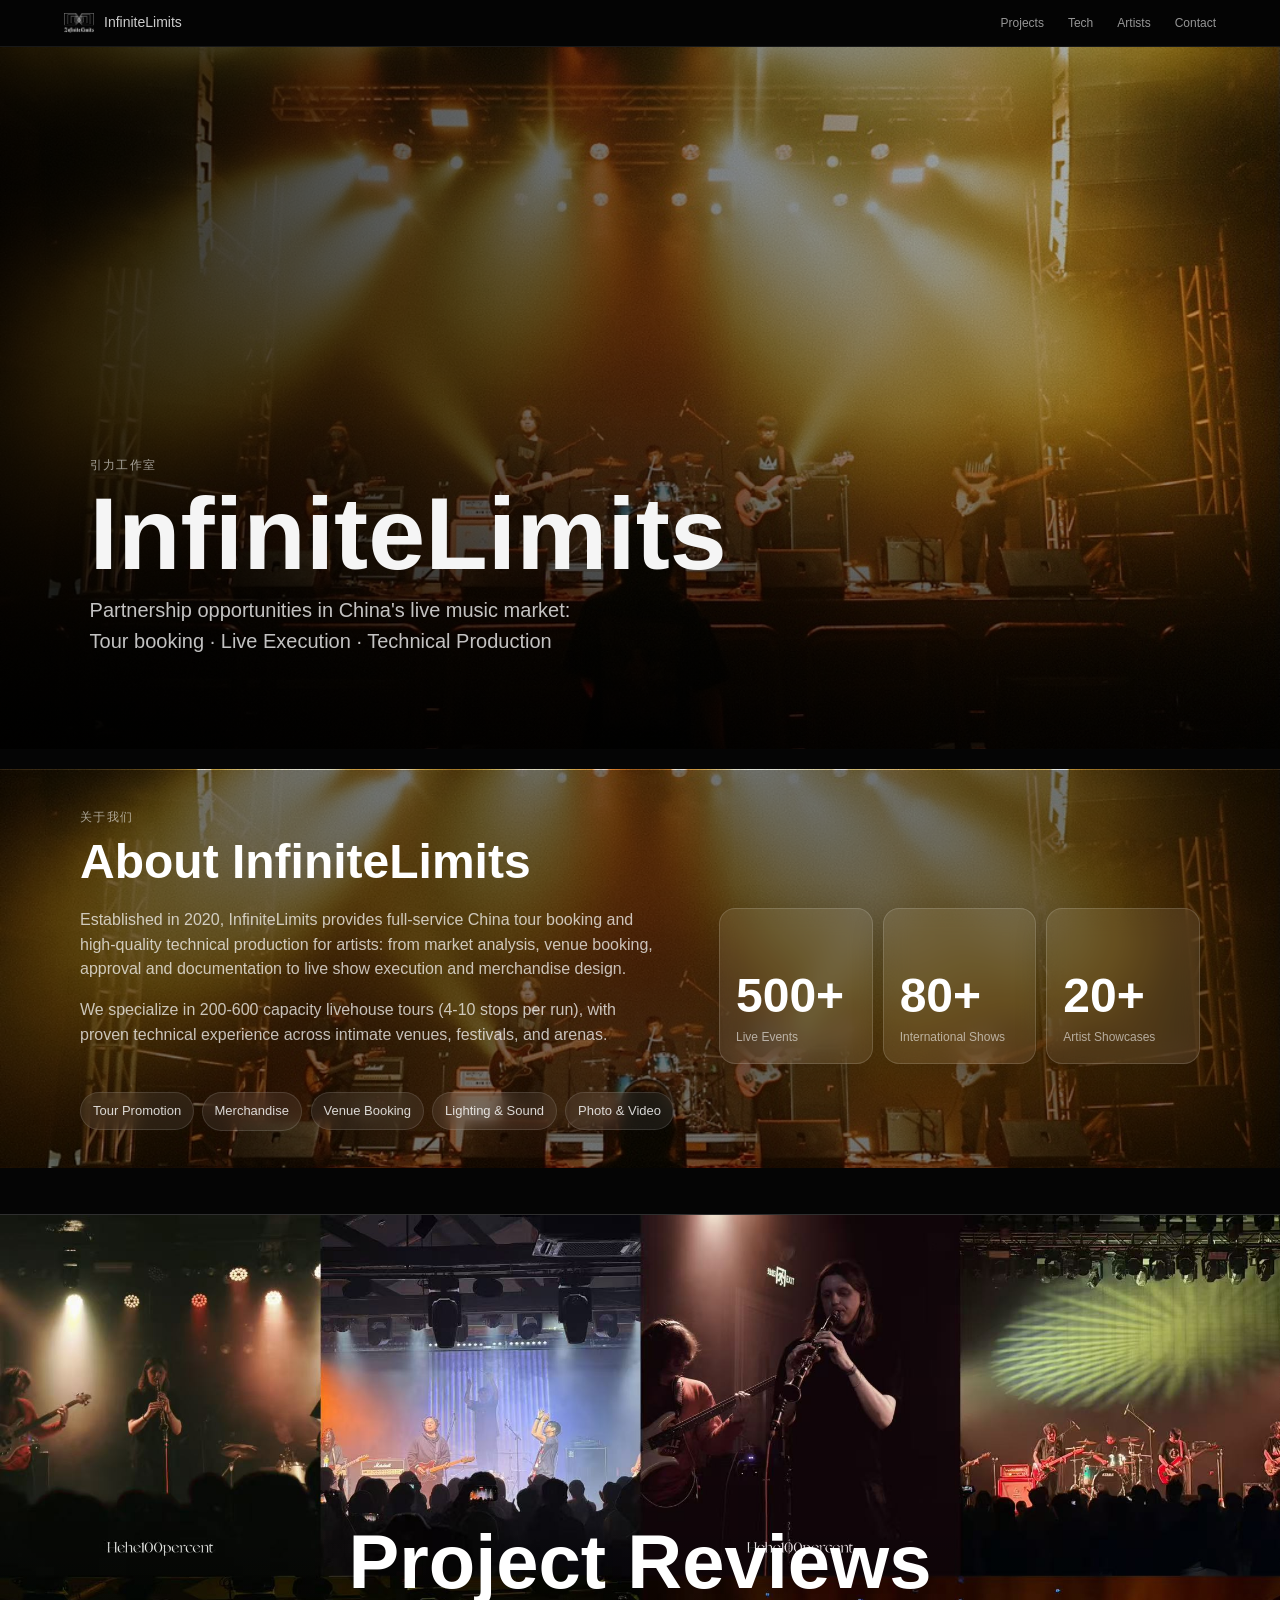
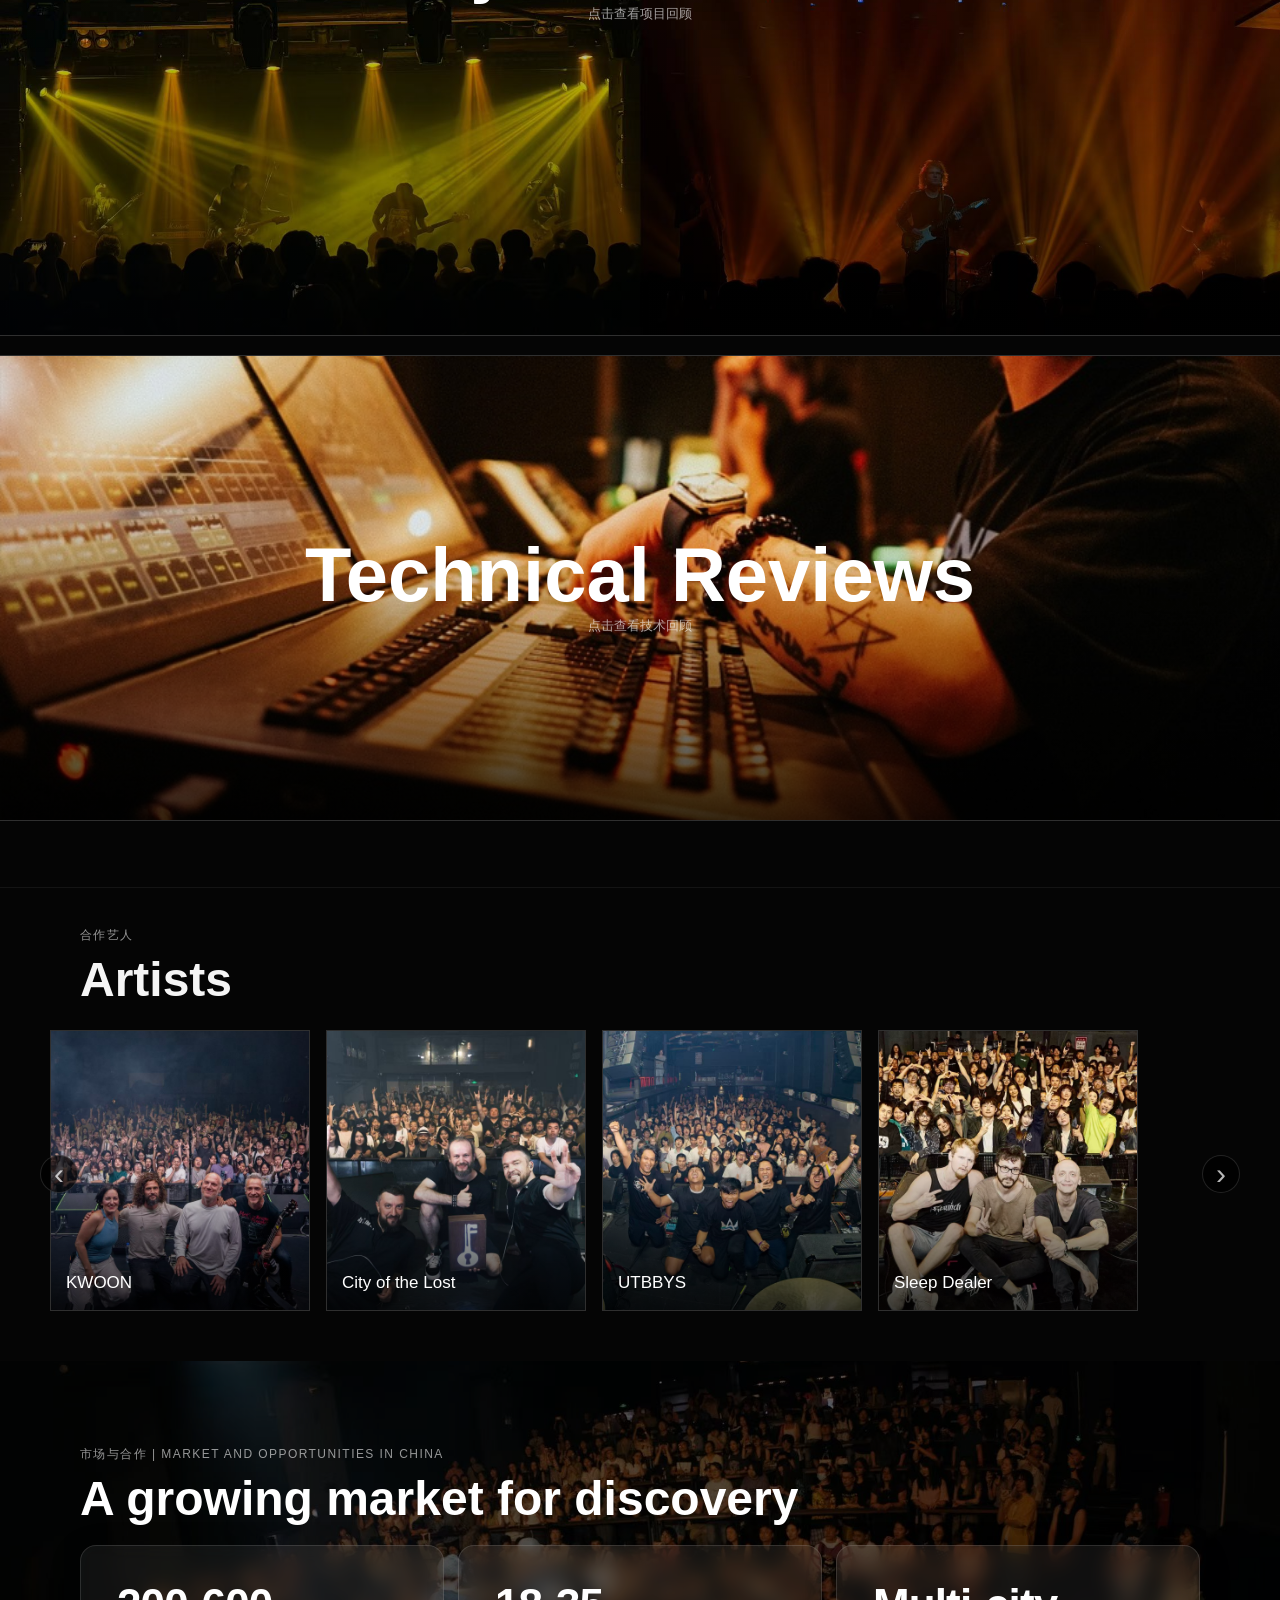
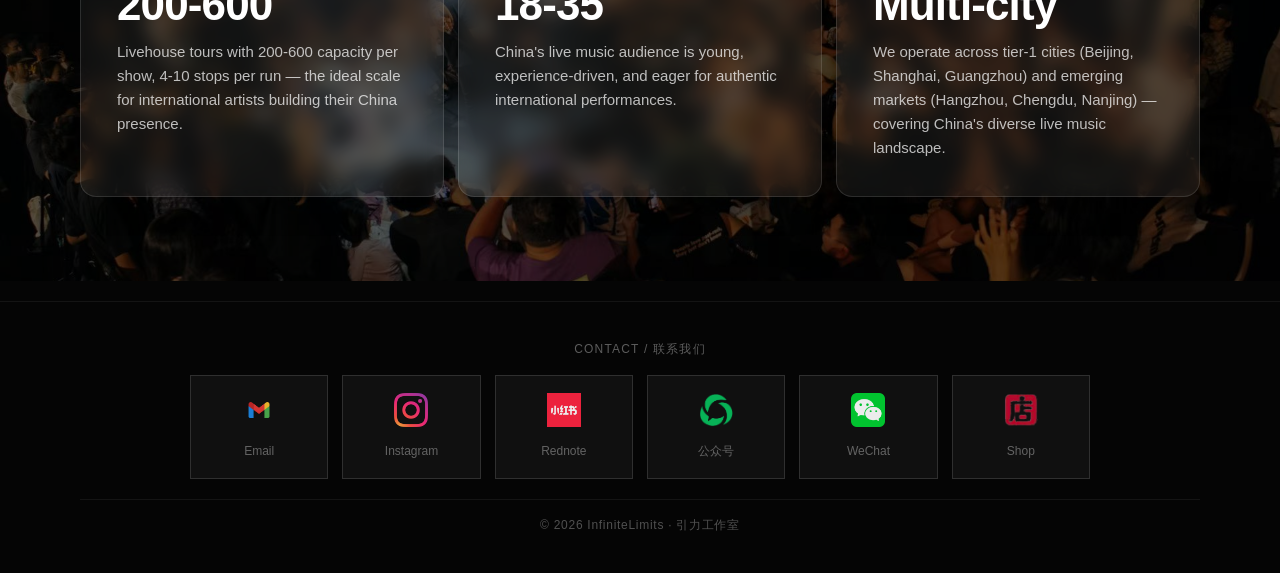
==== index.html @ 3f9a80ed "修改了首页图标顺序及超链接，删除了多余project栏" ====
<!DOCTYPE html>
<html lang="en">
<head>
  <meta charset="UTF-8">
  <meta name="viewport" content="width=device-width, initial-scale=1.0">
  <title>InfiniteLimits</title>
  <link rel="stylesheet" href="css/style.css">
</head>
<body class="hide-upcoming">
  <!-- No upcoming shows? Change body to: <body class="hide-upcoming">, 有show的时候只保留body即可 -->
  <header class="site-header">
    <a class="brand" href="index.html" aria-label="InfiniteLimits home">
      <img src="images/logo.png" alt="InfiniteLimits" class="brand-logo">
      <span class="brand-text">InfiniteLimits</span>
    </a>

    <nav class="main-nav" aria-label="Main navigation">
      <!--有show的时候删除注释保留中间内容 a href="#upcoming">Shows</a-->
      <a href="projects.html">Projects</a>
      <a href="technology.html">Tech</a>
      <a href="#artists">Artists</a>
      <a href="#contact">Contact</a>
    </nav>
  </header>

  <main>
    <section class="hero section-reveal">
      <div class="hero-slides" aria-hidden="true">
        <!-- Replace with wide live photos: images/hero-1.jpg, hero-2.jpg, hero-3.jpg -->
        <div class="hero-slide active" style="background-image: url('images/hero-1.jpg');"></div>
        <div class="hero-slide" style="background-image: url('images/hero-2.jpg');"></div>
        <div class="hero-slide" style="background-image: url('images/hero-3.jpg');"></div>
      </div>
      <div class="hero-overlay"></div>
      <div class="hero-content">
        <p class="eyebrow">引力工作室</p>
        <h1>InfiniteLimits</h1>
        <p class="hero-subtitle">
          Partnership opportunities in China's live music market:<br>
          Tour booking · Live Execution · Technical Production
         </p>
      </div>
    </section>

    <section class="about-section section-reveal">
      <div class="section-heading">
        <p class="eyebrow">关于我们</p>
        <h2>About InfiniteLimits</h2>
      </div>

      <div class="about-layout">
        <div class="about-copy">
          <p>Established in 2020, InfiniteLimits provides full-service China tour booking and high-quality technical production for artists: from market analysis, venue booking, approval and documentation to live show execution and merchandise design.</p>
          <p>We specialize in 200-600 capacity livehouse tours (4-10 stops per run), with proven technical experience across intimate venues, festivals, and arenas.</p>
          <!--<p> Since our inception, we have delivered over 500 live events, including 65 international artist performances and nearly 20 exclusive showcases.</p>-->
        </div>
        <div class="stat-grid" aria-label="Company highlights">
          <div class="stat-item">
            <strong>500+</strong>
            <span>Live Events</span>
          </div>
          <div class="stat-item">
            <strong>80+</strong>
            <span>International Shows</span>
          </div>
          <div class="stat-item">
            <strong>20+</strong>
            <span>Artist Showcases</span>
          </div>
        </div>
      </div>

      <div class="service-strip">
        <span>Tour Promotion</span>
        <span>Merchandise</span>
        <span>Venue Booking</span>
        <span>Lighting & Sound</span>
        <span>Photo & Video</span>
        <!--<span>VJ Support</span>-->
      </div>
    </section>

    <section id="upcoming" class="upcoming-section section-reveal" data-upcoming-section>
      <div class="section-heading">
        <p class="eyebrow">近期演出</p>
        <h2>Upcoming Shows</h2>
      </div>

      <a class="show-banner" href="https://example.com/show-detail" target="_blank" rel="noopener">
        <!-- Replace with your show banner: images/upcoming-show-01.jpg -->
        <img src="images/upcoming-show-01.jpg" alt="Upcoming show banner">
        <span class="show-banner-text">
          <strong>Band Name China Tour 2026</strong>
          <small>点击查看推文 / show details</small>
        </span>
      </a>
    </section>

    <section id="project-tech" class="review-gate section-reveal" aria-label="Project and technology entries">
      <a class="image-gate" href="projects.html">
        <!-- Replace with your stitched wide project preview image. -->
        <img src="images/project-review-banner.jpg" alt="Project review preview">
        <span>
          <strong>Project Reviews</strong>
          <small>点击查看项目回顾</small>
        </span>
      </a>

      <a class="image-gate" href="technology.html">
        <!-- Replace with your stitched wide technical preview image. -->
        <img src="images/tech-review-banner.jpg" alt="Technical review preview">
        <span>
          <strong>Technical Reviews</strong>
          <small>点击查看技术回顾</small>
        </span>
      </a>
    </section>

    <section id="artists" class="artists-section section-reveal">
      <div class="section-heading">
        <p class="eyebrow">合作艺人</p>
        <h2>Artists</h2>
      </div>

      <div class="artist-carousel" data-carousel>
        <button class="carousel-btn prev" type="button" aria-label="Previous artists" data-carousel-prev>‹</button>
        <div class="artist-track" data-carousel-track>
          <!-- The number in each href matches the project id in projects.html. -->
          <a class="artist-card" href="projects.html#project-01">
            <img src="images/artist-01.jpg" alt="KWOON">
            <span>KWOON</span>
          </a>
          <a class="artist-card" href="projects.html#project-02">
            <img src="images/artist-02.jpg" alt="City of the Lost">
            <span>City of the Lost</span>
          </a>
          <a class="artist-card" href="projects.html#project-03">
            <img src="images/artist-03.jpg" alt="UTBBYS">
            <span>UTBBYS</span>
          </a>
          <a class="artist-card" href="projects.html#project-04">
            <img src="images/artist-04.jpg" alt="Sleep Dealer">
            <span>Sleep Dealer</span>
          </a>
        </div>
        <button class="carousel-btn next" type="button" aria-label="Next artists" data-carousel-next>›</button>
      </div>
        
    </section>
      
    <section class="market-section section-reveal">
      <div class="section-heading">
        <p class="eyebrow">市场与合作 | market and opportunities in China</p>
        <h2>A growing market for discovery</h2>
      </div>

      <div class="market-grid">
        <article>
          <strong>200-600</strong>
          <p>Livehouse tours with 200-600 capacity per show, 4-10 stops per run — the ideal scale for international artists building their China presence.</p>
        </article>
        <article>
          <strong>18-35</strong>
          <p>China's live music audience is young, experience-driven, and eager for authentic international performances.</p>
        </article>
        <article>
          <strong>Multi-city</strong>
          <p>We operate across tier-1 cities (Beijing, Shanghai, Guangzhou) and emerging markets (Hangzhou, Chengdu, Nanjing) — covering China's diverse live music landscape.</p>
        </article>
      </div>
    </section>
      
    <section id="contact" class="contact-section section-reveal">
      <div class="contact-footer">
        <p class="contact-label">Contact / 联系我们</p>
        <div class="contact-grid">
          <a class="contact-item" href="mailto:inlicrew@gmail.com" aria-label="邮箱">
            <img src="images/contact-email.png" alt="">
            <span>Email</span>
          </a>
          <a class="contact-item" href="https://www.instagram.com/infinite_limits_crew/" target="_blank" rel="noopener noreferrer" aria-label="Instagram">
            <img src="images/contact-instagram.png" alt="">
            <span>Instagram</span>
          </a>
            <a class="contact-item" href="https://xhslink.com/m/8w6ZoTpSbu2" target="_blank" rel="noopener noreferrer" aria-label="小红书">
              <img src="images/contact-xiaohongshu.png" alt="">
              <span>Rednote</span>
            </a>
          <a class="contact-item" href="#" data-qr="images/qr-wechat-public.jpg" aria-label="微信公众号">
            <img src="images/contact-wechat-public.png" alt="">
            <span>公众号</span>
          </a>
          <a class="contact-item" href="#" data-qr="images/qr-wechat-official.jpg" aria-label="微信">
            <img src="images/contact-wechat.png" alt="">
            <span>WeChat</span>
          </a>
          <a class="contact-item" href="#" data-qr="images/qr-shop.jpg" aria-label="商店">
            <img src="images/contact-shop.png" alt="">
            <span>Shop</span>
          </a>

        </div>
        <p class="contact-footer-text">© 2026 InfiniteLimits · 引力工作室</p>
      </div>
    </section>


  </main>

  <div class="qr-modal" data-qr-modal hidden>
    <button class="qr-close" type="button" aria-label="Close QR code" data-qr-close>×</button>
    <img src="" alt="QR code" data-qr-image>
  </div>

  <script src="js/main.js"></script>
</body>
</html>
---- css/style.css ----
:root {
  --bg: #050505;
  --panel: #101010;
  --panel-soft: #171717;
  --text: #f5f5f5;
  --muted: rgba(255, 255, 255, 0.58);
  --link: rgba(255, 255, 255, 0.64);
  --line: rgba(255, 255, 255, 0.13);
  --line-strong: rgba(255, 255, 255, 0.34);
  --shadow: 0 20px 52px rgba(0, 0, 0, 0.38);
}

* {
  box-sizing: border-box;
}

html {
  scroll-behavior: smooth;
}

body {
  margin: 0;
  background: var(--bg);
  color: var(--text);
  font-family: Arial, "Microsoft YaHei", sans-serif;
  line-height: 1.55;
}

body.hide-upcoming [data-upcoming-section] {
  display: none;
}

a {
  color: var(--link);
  transition: color 220ms ease, opacity 220ms ease, transform 220ms ease, border-color 220ms ease, background 220ms ease;
}

a:hover,
a:focus-visible {
  color: var(--text);
}

img {
  display: block;
  max-width: 100%;
}

img.image-missing {
  opacity: 0;
}

.site-header {
  position: sticky;
  top: 0;
  z-index: 20;
  display: flex;
  align-items: center;
  justify-content: space-between;
  gap: 18px;
  padding: 8px clamp(18px, 5vw, 68px);
  background: rgba(5, 5, 5, 0.64);
  border-bottom: 1px solid rgba(255, 255, 255, 0.08);
  backdrop-filter: blur(22px) saturate(140%);
}

.brand {
  display: inline-flex;
  align-items: center;
  gap: 10px;
  color: rgba(255, 255, 255, 0.8);
  text-decoration: none;
  min-width: 0;
}

.brand:hover {
  color: var(--text);
}

.brand-logo {
  width: 30px;
  height: 30px;
  object-fit: contain;
}

.brand-text {
  font-size: 14px;
  letter-spacing: 0;
  white-space: nowrap;
}

.main-nav {
  display: flex;
  align-items: center;
  gap: clamp(12px, 2vw, 24px);
  overflow-x: auto;
  scrollbar-width: none;
}

.main-nav::-webkit-scrollbar {
  display: none;
}

.main-nav a {
  position: relative;
  flex: 0 0 auto;
  color: rgba(255, 255, 255, 0.58);
  font-size: 12px;
  text-decoration: none;
}

.main-nav a::after,
.back-link::after {
  content: "";
  position: absolute;
  left: 0;
  right: 0;
  bottom: -4px;
  height: 1px;
  background: currentColor;
  transform: scaleX(0);
  transform-origin: right;
  transition: transform 220ms ease;
}

.main-nav a:hover,
.main-nav a:focus-visible,
.back-link:hover,
.back-link:focus-visible {
  color: #fff;
}

.main-nav a:hover::after,
.main-nav a:focus-visible::after,
.back-link:hover::after,
.back-link:focus-visible::after {
  transform: scaleX(1);
  transform-origin: left;
}

.hero {
  position: relative;
  min-height: clamp(520px, 78vh, 760px);
  display: grid;
  align-items: end;
  padding: clamp(96px, 16vh, 170px) clamp(20px, 7vw, 96px) clamp(46px, 8vh, 74px);
  overflow: hidden;
}

.hero-slides,
.hero-slide,
.hero-overlay {
  position: absolute;
  inset: 0;
}

.hero-slide {
  background: linear-gradient(135deg, #101010, #242424);
  background-position: center;
  background-size: cover;
  opacity: 0;
  transform: scale(1.04);
  transition: opacity 1200ms ease, transform 5000ms ease;
}

.hero-slide.active {
  opacity: 1;
  transform: scale(1);
}

.hero-overlay {
  background:
    linear-gradient(90deg, rgba(0, 0, 0, 0.8), rgba(0, 0, 0, 0.16)),
    linear-gradient(0deg, rgba(0, 0, 0, 0.68), transparent 48%);
}

.hero-content {
  position: relative;
  z-index: 1;
  max-width: 860px;
}

.eyebrow {
  margin: 0 0 10px;
  color: var(--muted);
  font-size: 12px;
  letter-spacing: 0.12em;
  text-transform: uppercase;
}

h1,
h2,
h3,
p {
  margin-top: 0;
}

h1 {
  margin-bottom: 12px;
  font-size: clamp(46px, 8vw, 104px);
  line-height: 0.96;
  letter-spacing: 0;
}

h2 {
  margin-bottom: 16px;
  font-size: clamp(28px, 4vw, 48px);
  line-height: 1.06;
}

h3 {
  margin-bottom: 10px;
  font-size: 20px;
}

.hero-subtitle,
.page-hero p {
  max-width: 700px;
  color: rgba(255, 255, 255, 0.76);
  font-size: clamp(16px, 2vw, 20px);
}

.section-heading {
  width: min(1120px, calc(100% - 40px));
  margin: 0 auto 20px;
}

/* 所有 section 的通用 padding */
.upcoming-section,
.about-section,
.artists-section,
/* ===== Contact 页脚样式 ===== */
.contact-section {
  padding: clamp(20px, 3vw, 40px) 0;        /* 缩小上下内边距 */
  border-top: 1px solid rgba(255, 255, 255, 0.06);
  margin-top: 20px;
}

.contact-footer {
  width: min(1120px, calc(100% - 40px));
  margin: 0 auto;
}

.contact-label {
  text-align: center;
  color: rgba(255, 255, 255, 0.35);
  font-size: 12px;
  letter-spacing: 0.1em;
  text-transform: uppercase;
  margin: 0 0 16px 0;
}
/* 去掉大标题 .section-heading，改用简洁的页脚文字 */
.contact-footer-text {
  text-align: center;
  color: rgba(255, 255, 255, 0.3);
  font-size: 12px;
  letter-spacing: 0.06em;
  margin: 20px 0 0;
  padding-top: 16px;
  border-top: 1px solid rgba(255, 255, 255, 0.06);
}

/* 图标网格 - 去掉矩形壳，更干净 */
.contact-grid {
  display: grid;
  grid-template-columns: repeat(6, minmax(0, 1fr));
  gap: 8px;
  width: 100%;
  margin: 0 auto;
}

/* 图标项 - 无边框，无背景，更轻盈 */
.contact-item {
  display: grid;
  place-items: center;
  gap: 6px;
  padding: 10px 6px;
  color: rgba(255, 255, 255, 0.5);
  text-align: center;
  text-decoration: none;
  border: none;                            /* 去掉边框 */
  background: transparent;                 /* 去掉背景 */
  min-height: auto;
  transition: color 220ms ease, transform 220ms ease;
}

.contact-item:hover {
  color: #fff;
  transform: translateY(-2px);
  background: transparent;                 /* hover 也不显示背景 */
}

.contact-item img {
  width: 28px;
  height: 28px;
  object-fit: contain;
  opacity: 0.7;
  transition: opacity 220ms ease, transform 220ms ease;
}

.contact-item:hover img {
  opacity: 1;
  transform: scale(1.1);
}

.contact-item span {
  font-size: 11px;
  color: rgba(255, 255, 255, 0.35);
  transition: color 220ms ease;
}

.contact-item:hover span {
  color: rgba(255, 255, 255, 0.7);
}

/* Market 区域单独定义（带背景图） */
.market-section {
  padding: clamp(48px, 7vw, 84px) 0;
  background-image: url('../images/market-bg.jpg');
  background-size: cover;
  background-position: center;
  background-repeat: no-repeat;
  background-attachment: fixed;
  position: relative;
  color: #fff;
}

/* 半透明遮罩（参考 About 设计） */
.market-section::before {
  content: '';
  position: absolute;
  top: 0;
  left: 0;
  width: 100%;
  height: 100%;
  background: rgba(0, 0, 0, 0.6);
  z-index: 0;
}

.market-section > * {
  position: relative;
  z-index: 1;
}

/* Market 网格 - 改为 3 列卡片，磨砂玻璃效果 */
.market-grid {
  display: grid;
  grid-template-columns: repeat(3, minmax(0, 1fr));
  gap: 18px;
  width: min(1120px, calc(100% - 40px));
  margin: 0 auto;
}

/* 卡片样式 - 磨砂玻璃效果（和 About 统计卡片一致） */
.market-grid article {
  border: 1px solid rgba(255, 255, 255, 0.12);
  border-radius: 16px;
  padding: clamp(24px, 3vw, 36px);
  background: rgba(255, 255, 255, 0.06);
  backdrop-filter: blur(10px);
  -webkit-backdrop-filter: blur(10px);
  box-shadow: 0 8px 32px rgba(0, 0, 0, 0.2);
  transition: transform 260ms ease, border-color 260ms ease, background 260ms ease;
}

.market-grid article:hover {
  transform: translateY(-4px);
  border-color: rgba(255, 255, 255, 0.25);
  background: rgba(255, 255, 255, 0.1);
}

.market-grid strong {
  display: block;
  margin-bottom: 12px;
  color: #fff;
  font-size: clamp(28px, 3.5vw, 44px);
  line-height: 1.05;
  letter-spacing: -0.02em;
}

.market-grid p {
  color: rgba(255, 255, 255, 0.76);
  font-size: 15px;
  line-height: 1.6;
  margin: 0;
}

/* 移动端适配 */
@media (max-width: 860px) {
  .contact-grid {
    grid-template-columns: repeat(3, minmax(0, 1fr));
    gap: 4px;
  }
  .market-grid {
    grid-template-columns: 1fr;
    gap: 16px;
  }
}

.tech-section {
  padding: clamp(48px, 7vw, 84px) 0;
}

.about-section {
  background-image: url('../images/about-bg.jpg');
  background-size: cover;
  background-position: center;
  background-repeat: no-repeat;
  background-attachment: fixed;
  position: relative;
  color: #fff;
}

/* 半透明遮罩，让文字更清晰 */
.about-section::before {
  content: '';
  position: absolute;
  top: 0;
  left: 0;
  width: 100%;
  height: 100%;
  background: rgba(0, 0, 0, 0.5);
  z-index: 0;
}

/* 让内容在遮罩之上 */
.about-section > * {
  position: relative;
  z-index: 1;
}

.about-layout {
  display: grid;
  grid-template-columns: minmax(0, 1.1fr) minmax(280px, 0.9fr);
  gap: clamp(22px, 4vw, 52px);
  width: min(1120px, calc(100% - 40px));
  margin: 0 auto;
}

.about-copy p,
.market-grid p,
.case-panel p {
  color: rgba(255, 255, 255, 0.72);
}

.stat-grid {
  display: grid;
  grid-template-columns: repeat(3, minmax(0, 1fr));
  gap: 10px;
}

.stat-item {
  display: grid;
  align-content: end;
  min-height: 132px;
  padding: 16px;
  border: 1px solid rgba(255, 255, 255, 0.15);
  border-radius: 16px;                      /* 圆角 */
  background: rgba(255, 255, 255, 0.08);    /* 半透明磨砂 */
  backdrop-filter: blur(12px);              /* 磨砂模糊效果 */
  -webkit-backdrop-filter: blur(12px);      /* Safari 兼容 */
  box-shadow: 0 8px 32px rgba(0, 0, 0, 0.2); /* 柔和阴影 */
  transition: background 260ms ease, border-color 260ms ease, transform 260ms ease;
}

.stat-item:hover {
  background: rgba(255, 255, 255, 0.14);
  border-color: rgba(255, 255, 255, 0.3);
  transform: translateY(-2px);
}

.stat-item strong {
  color: #fff;
  font-size: clamp(30px, 4vw, 48px);
  line-height: 1;
}

.stat-item span {
  margin-top: 8px;
  color: var(--muted);
  font-size: 12px;
}

.service-strip {
  display: flex;
  flex-wrap: wrap;
  gap: 8px;
  width: min(1120px, calc(100% - 40px));
  margin: 28px auto 0;
}

.service-strip span {
  padding: 8px 12px;
  border: 1px solid rgba(255, 255, 255, 0.12);
  border-radius: 20px;                      /* 大圆角（药丸形状） */
  color: rgba(255, 255, 255, 0.82);
  background: rgba(255, 255, 255, 0.07);    /* 半透明 */
  backdrop-filter: blur(8px);               /* 轻微磨砂 */
  -webkit-backdrop-filter: blur(8px);
  font-size: 13px;
  transition: background 260ms ease, border-color 260ms ease, transform 260ms ease;
}

.service-strip span:hover {
  background: rgba(255, 255, 255, 0.14);
  border-color: rgba(255, 255, 255, 0.25);
  transform: translateY(-2px);
}

.show-banner {
  position: relative;
  display: block;
  width: min(1120px, calc(100% - 40px));
  min-height: clamp(180px, 29vw, 360px);
  margin: 0 auto;
  overflow: hidden;
  border: 1px solid var(--line);
  color: var(--text);
  text-decoration: none;
  background: var(--panel);
  box-shadow: var(--shadow);
}

.show-banner img,
.image-gate img,
.artist-card img,
.project-cover img,
.crew-card img,
.tech-hero img {
  width: 100%;
  height: 100%;
  object-fit: cover;
  background: linear-gradient(135deg, #141414, #2b2b2b);
}

.show-banner::after,
.image-gate::after,
.artist-card::after {
  content: "";
  position: absolute;
  inset: 0;
  background: linear-gradient(0deg, rgba(0, 0, 0, 0.75), transparent 58%);
  pointer-events: none;
}

.show-banner-text {
  position: absolute;
  left: clamp(20px, 4vw, 50px);
  right: clamp(20px, 4vw, 50px);
  bottom: clamp(18px, 3vw, 38px);
  z-index: 1;
  display: grid;
  gap: 6px;
}

.show-banner-text strong {
  color: #fff;
  font-size: clamp(24px, 4vw, 44px);
  line-height: 1.05;
}

.show-banner-text small,
.image-gate small {
  color: rgba(255, 255, 255, 0.62);
}

.show-banner,
.image-gate,
.artist-card,
.contact-item,
.project-card,
.crew-card {
  transition: transform 260ms ease, border-color 260ms ease, background 260ms ease, opacity 260ms ease;
}

.show-banner:hover,
.image-gate:hover,
.artist-card:hover {
  transform: translateY(-4px);
  border-color: var(--line-strong);
}

.review-gate {
  display: grid;
  gap: 1px;
  padding: clamp(26px, 4vw, 46px) 0;
  background: var(--bg);
}

.image-gate {
  position: relative;
  width: 100%;
  min-height: clamp(190px, 30vw, 340px);
  margin: 0 auto;
  overflow: hidden;
  border-top: 1px solid var(--line);
  border-bottom: 1px solid var(--line);
  border-left: 0;
  border-right: 0;
  color: var(--text);
  text-decoration: none;
  background: var(--panel);
}

.image-gate + .image-gate {
  margin-top: 18px;
}

.image-gate span {
  position: absolute;
  left: 50%;
  top: 50%;
  z-index: 1;
  display: grid;
  gap: 4px;
  width: min(92%, 760px);
  text-align: center;
  transform: translate(-50%, -50%);
}

.image-gate strong {
  color: #fff;
  font-size: clamp(34px, 6vw, 76px);
  line-height: 0.98;
}

.artist-carousel {
  position: relative;
  width: min(1180px, calc(100% - 40px));
  margin: 0 auto;
}

.artist-track {
  display: grid;
  grid-auto-flow: column;
  grid-auto-columns: minmax(200px, 260px);
  gap: 16px;
  overflow-x: auto;
  padding: 4px 0 12px;
  scroll-behavior: smooth;
  scroll-snap-type: x mandatory;
  scrollbar-width: none;
}

.artist-track::-webkit-scrollbar {
  display: none;
}

.artist-card {
  position: relative;
  aspect-ratio: 1 / 1.08;
  overflow: hidden;
  scroll-snap-align: start;
  border: 1px solid var(--line);
  color: var(--text);
  text-decoration: none;
  background: var(--panel);
}

.artist-card span {
  position: absolute;
  left: 15px;
  right: 15px;
  bottom: 13px;
  z-index: 1;
  color: #fff;
  font-size: 17px;
}

.carousel-btn {
  position: absolute;
  top: 50%;
  z-index: 2;
  width: 38px;
  height: 38px;
  border: 1px solid var(--line);
  border-radius: 50%;
  color: rgba(255, 255, 255, 0.72);
  background: rgba(0, 0, 0, 0.68);
  font-size: 30px;
  line-height: 1;
  cursor: pointer;
  transform: translateY(-50%);
  transition: background 200ms ease, transform 200ms ease, color 200ms ease;
}

.carousel-btn:hover {
  color: #fff;
  background: rgba(255, 255, 255, 0.12);
  transform: translateY(-50%) scale(1.06);
}

.carousel-btn.prev {
  left: -10px;
}

.carousel-btn.next {
  right: -10px;
}

.contact-grid {
  display: grid;
  grid-template-columns: repeat(6, minmax(0, 1fr));
  gap: 14px;
  width: min(900px, calc(100% - 40px));
  margin: 0 auto;
}

.market-grid {
  display: grid;
  grid-template-columns: repeat(3, minmax(0, 1fr));
  gap: 14px;
  width: min(1120px, calc(100% - 40px));
  margin: 0 auto;
}

/* .market-grid article,
.case-panel {
  border: 1px solid var(--line);
  background: var(--panel);
  padding: clamp(20px, 3vw, 30px);
}

.market-grid strong {
  display: block;
  margin-bottom: 12px;
  color: #fff;
  font-size: clamp(24px, 3vw, 38px);
  line-height: 1.05;
}*/

.case-panel {
  width: min(1120px, calc(100% - 40px));
  margin: 0 auto;
}

.contact-item {
  display: grid;
  place-items: center;
  gap: 8px;
  min-height: 104px;
  padding: 14px;
  border: 1px solid var(--line);
  color: rgba(255, 255, 255, 0.66);
  text-align: center;
  text-decoration: none;
  background: var(--panel);
}

.contact-item:hover {
  color: #fff;
  transform: translateY(-4px) scale(1.05);
  border-color: var(--line-strong);
}

.contact-item img {
  width: 34px;
  height: 34px;
  object-fit: contain;
  background: transparent;
  opacity: 0.92;
  transition: transform 220ms ease, opacity 220ms ease;
}

.contact-item:hover img {
  opacity: 1;
  transform: scale(1.16);
}

.contact-item span {
  font-size: 12px;
}

.qr-modal {
  position: fixed;
  inset: 0;
  z-index: 50;
  display: grid;
  place-items: center;
  padding: 28px;
  background: rgba(0, 0, 0, 0.82);
}

.qr-modal[hidden] {
  display: none;
}

.qr-modal img {
  width: min(360px, 82vw);
  aspect-ratio: 1 / 1;
  object-fit: cover;
  border: 1px solid var(--line-strong);
  background: #fff;
}

.qr-close {
  position: fixed;
  top: 18px;
  right: 18px;
  width: 42px;
  height: 42px;
  border: 1px solid var(--line);
  border-radius: 50%;
  color: rgba(255, 255, 255, 0.74);
  background: #111;
  font-size: 26px;
  cursor: pointer;
  transition: color 200ms ease, border-color 200ms ease;
}

.qr-close:hover {
  color: #fff;
  border-color: var(--line-strong);
}

.back-row {
  width: min(1120px, calc(100% - 40px));
  margin: 0 auto;
  padding-top: 28px;
}

.back-link {
  position: relative;
  display: inline-block;
  color: rgba(255, 255, 255, 0.58);
  font-size: 13px;
  text-decoration: none;
}

/* ===== 页面标题 ===== */
.page-hero {
  width: min(1120px, calc(100% - 40px));
  margin: 0 auto;
  padding: clamp(40px, 7vw, 80px) 0 clamp(30px, 5vw, 50px);
}

.page-hero-content {
  display: flex;
  flex-direction: column;
  gap: 4px;
}

.page-hero-sub {
  color: rgba(255, 255, 255, 0.35);
  font-size: clamp(12px, 1vw, 14px);
  letter-spacing: 0.1em;
  text-transform: uppercase;
  margin: 0;
}

.page-hero h1 {
  margin-bottom: 0;
  font-size: clamp(40px, 7vw, 80px);
  line-height: 0.96;
  letter-spacing: -0.02em;
}

.page-hero-desc {
  color: rgba(255, 255, 255, 0.45);
  font-size: clamp(13px, 1.2vw, 16px);
  line-height: 1.5;
  margin: 4px 0 0;
  max-width: 600px;
}

.project-list {
  display: grid;
  gap: 28px;
  width: min(1120px, calc(100% - 40px));
  margin: 0 auto;
  padding-bottom: 90px;
}

/* ===== 项目卡片 ===== */
.project-card {
  display: grid;
  grid-template-columns: 450px minmax(0, 1fr);
  border: 1px solid var(--line);
  background: var(--panel);
  align-items: stretch;
  border-radius: 12px;
  overflow: hidden;
}

.project-cover {
  width: 100%;
  height: 100%;
  overflow: hidden;
  background: #0a0a0a;
}

.project-cover img {
  width: 100%;
  height: 100%;
  object-fit: contain;
  background: #0a0a0a;
  display: block;
}

.project-content {
  padding: clamp(20px, 2.5vw, 32px);
  display: flex;
  flex-direction: column;
  gap: 8px;
}

.project-content h2 {
  margin-bottom: 2px;
  font-size: clamp(22px, 2.5vw, 30px);
}

.project-content p {
  color: rgba(255, 255, 255, 0.72);
  font-size: 14px;
  line-height: 1.6;
  margin-bottom: 4px;
}

/* 元信息 */
.project-meta {
  display: flex;
  align-items: center;
  gap: 12px;
  margin-bottom: 2px;
}

.project-tag {
  display: inline-block;
  padding: 3px 12px;
  font-size: 11px;
  font-weight: 600;
  letter-spacing: 0.06em;
  text-transform: uppercase;
  border-radius: 20px;
}

.tour-tag {
  background: rgba(255, 200, 50, 0.2);
  color: #ffd866;
  border: 1px solid rgba(255, 200, 50, 0.25);
}

.project-date {
  color: rgba(255, 255, 255, 0.4);
  font-size: 13px;
}

/* 城市标签 */
.flat-info {
  display: flex;
  flex-wrap: wrap;
  gap: 6px;
  margin: 4px 0 6px;
}

.flat-info span {
  padding: 4px 10px;
  border: 1px solid rgba(255, 255, 255, 0.08);
  border-radius: 6px;
  color: rgba(255, 255, 255, 0.6);
  background: rgba(255, 255, 255, 0.03);
  font-size: 12px;
}

/* ===== 照片滑动 ===== */
.photo-slider-wrapper {
  margin: 6px 0 4px;
}

.photo-slider-label,
.highlights-label {
  color: rgba(255, 255, 255, 0.35);
  font-size: 11px;
  letter-spacing: 0.08em;
  text-transform: uppercase;
  margin: 0 0 6px 0;
}

.photo-slider {
  position: relative;
  overflow: hidden;
  border-radius: 8px;
  border: 1px solid var(--line);
}

.slider-track {
  display: flex;
  overflow-x: auto;
  scroll-snap-type: x mandatory;
  scroll-behavior: smooth;
  -webkit-overflow-scrolling: touch;
  scrollbar-width: none;
}

.slider-track::-webkit-scrollbar {
  display: none;
}

.slider-slide {
  flex: 0 0 100%;
  scroll-snap-align: start;
  aspect-ratio: 16 / 9;
  overflow: hidden;
  background: #0a0a0a;
}

.slider-slide img {
  width: 100%;
  height: 100%;
  object-fit: cover;
  display: block;
}

.slider-btn {
  position: absolute;
  top: 50%;
  z-index: 2;
  width: 28px;
  height: 28px;
  border: 1px solid rgba(255, 255, 255, 0.12);
  border-radius: 50%;
  color: rgba(255, 255, 255, 0.6);
  background: rgba(0, 0, 0, 0.5);
  font-size: 16px;
  line-height: 1;
  cursor: pointer;
  transform: translateY(-50%);
  transition: background 200ms ease, color 200ms ease;
  backdrop-filter: blur(6px);
}

.slider-btn:hover {
  color: #fff;
  background: rgba(255, 255, 255, 0.12);
}

.slider-btn.prev {
  left: 6px;
}

.slider-btn.next {
  right: 6px;
}

/* Highlights */
.highlights-block {
  margin-top: 2px;
}

.highlights-block blockquote {
  margin: 0;
  padding: 10px 14px;
  background: rgba(255, 255, 255, 0.02);
  border-left: 3px solid rgba(255, 200, 50, 0.3);
  border-radius: 0 6px 6px 0;
  color: rgba(255, 255, 255, 0.7);
  font-style: italic;
  line-height: 1.6;
  font-size: 13px;
}

/* ===== 移动端 ===== */
@media (max-width: 860px) {
  .project-card {
    grid-template-columns: 1fr;
    border-radius: 12px;
  }

  .project-cover {
    height: 320px;
    border-bottom: 1px solid var(--line);
  }

  .project-content {
    padding: 20px;
  }

  .slider-btn {
    width: 28px;
    height: 28px;
    font-size: 16px;
  }
}



.tech-hero {
  display: grid;
  grid-template-columns: minmax(0, 0.9fr) minmax(280px, 1.1fr);
  gap: clamp(24px, 5vw, 70px);
  align-items: end;
}

.tech-hero img {
  aspect-ratio: 16 / 10;
  border: 1px solid var(--line);
}

.crew-grid {
  display: grid;
  grid-template-columns: repeat(2, minmax(0, 1fr));
  gap: 20px;
  width: min(1120px, calc(100% - 40px));
  margin: 0 auto;
}

.crew-card {
  border: 1px solid var(--line);
  background: var(--panel);
}

.crew-card img {
  aspect-ratio: 16 / 10;
}

.crew-card h3,
.crew-card p {
  padding: 0 22px;
}

.crew-card h3 {
  margin-top: 22px;
}

.crew-card p {
  padding-bottom: 24px;
}

.work-strip {
  width: min(1120px, calc(100% - 40px));
  margin: 0 auto;
}

.section-reveal {
  opacity: 0;
  transform: translateY(24px);
  transition: opacity 650ms ease, transform 650ms ease;
}

.section-reveal.is-visible {
  opacity: 1;
  transform: translateY(0);
}

@media (max-width: 860px) {
  .site-header {
    align-items: flex-start;
    flex-direction: column;
    gap: 8px;
  }

  .main-nav {
    width: 100%;
  }

  .hero {
    min-height: 74vh;
  }

  .contact-grid {
    grid-template-columns: repeat(3, minmax(0, 1fr));
  }

  .about-layout,
  .market-grid,
  .crew-grid,
  .project-card,
  .tech-hero {
    grid-template-columns: 1fr;
  }

  .stat-grid {
    grid-template-columns: 1fr 1fr 1fr;
  }

  .project-cover {
    min-height: 260px;
  }

  .photo-grid {
    grid-template-columns: 1fr 1fr;
  }
}

@media (max-width: 560px) {
  .contact-grid {
      grid-template-columns: repeat(3, minmax(0, 1fr));
    }

    .contact-item img {
      width: 24px;
      height: 24px;
    }

    .contact-item span {
      font-size: 10px;
    }  
  .brand-logo {
    width: 28px;
    height: 28px;
  }

  .contact-grid {
    grid-template-columns: repeat(2, minmax(0, 1fr));
  }

  .stat-grid {
    grid-template-columns: 1fr;
  }

  .artist-track {
    grid-auto-columns: minmax(180px, 76vw);
  }

  .carousel-btn.prev {
    left: 4px;
  }

  .carousel-btn.next {
    right: 4px;
  }

  .photo-grid {
    grid-template-columns: 1fr;
  }
}

@media (prefers-reduced-motion: reduce) {
  *,
  *::before,
  *::after {
    scroll-behavior: auto !important;
    transition-duration: 0.01ms !important;
    animation-duration: 0.01ms !important;
  }
}
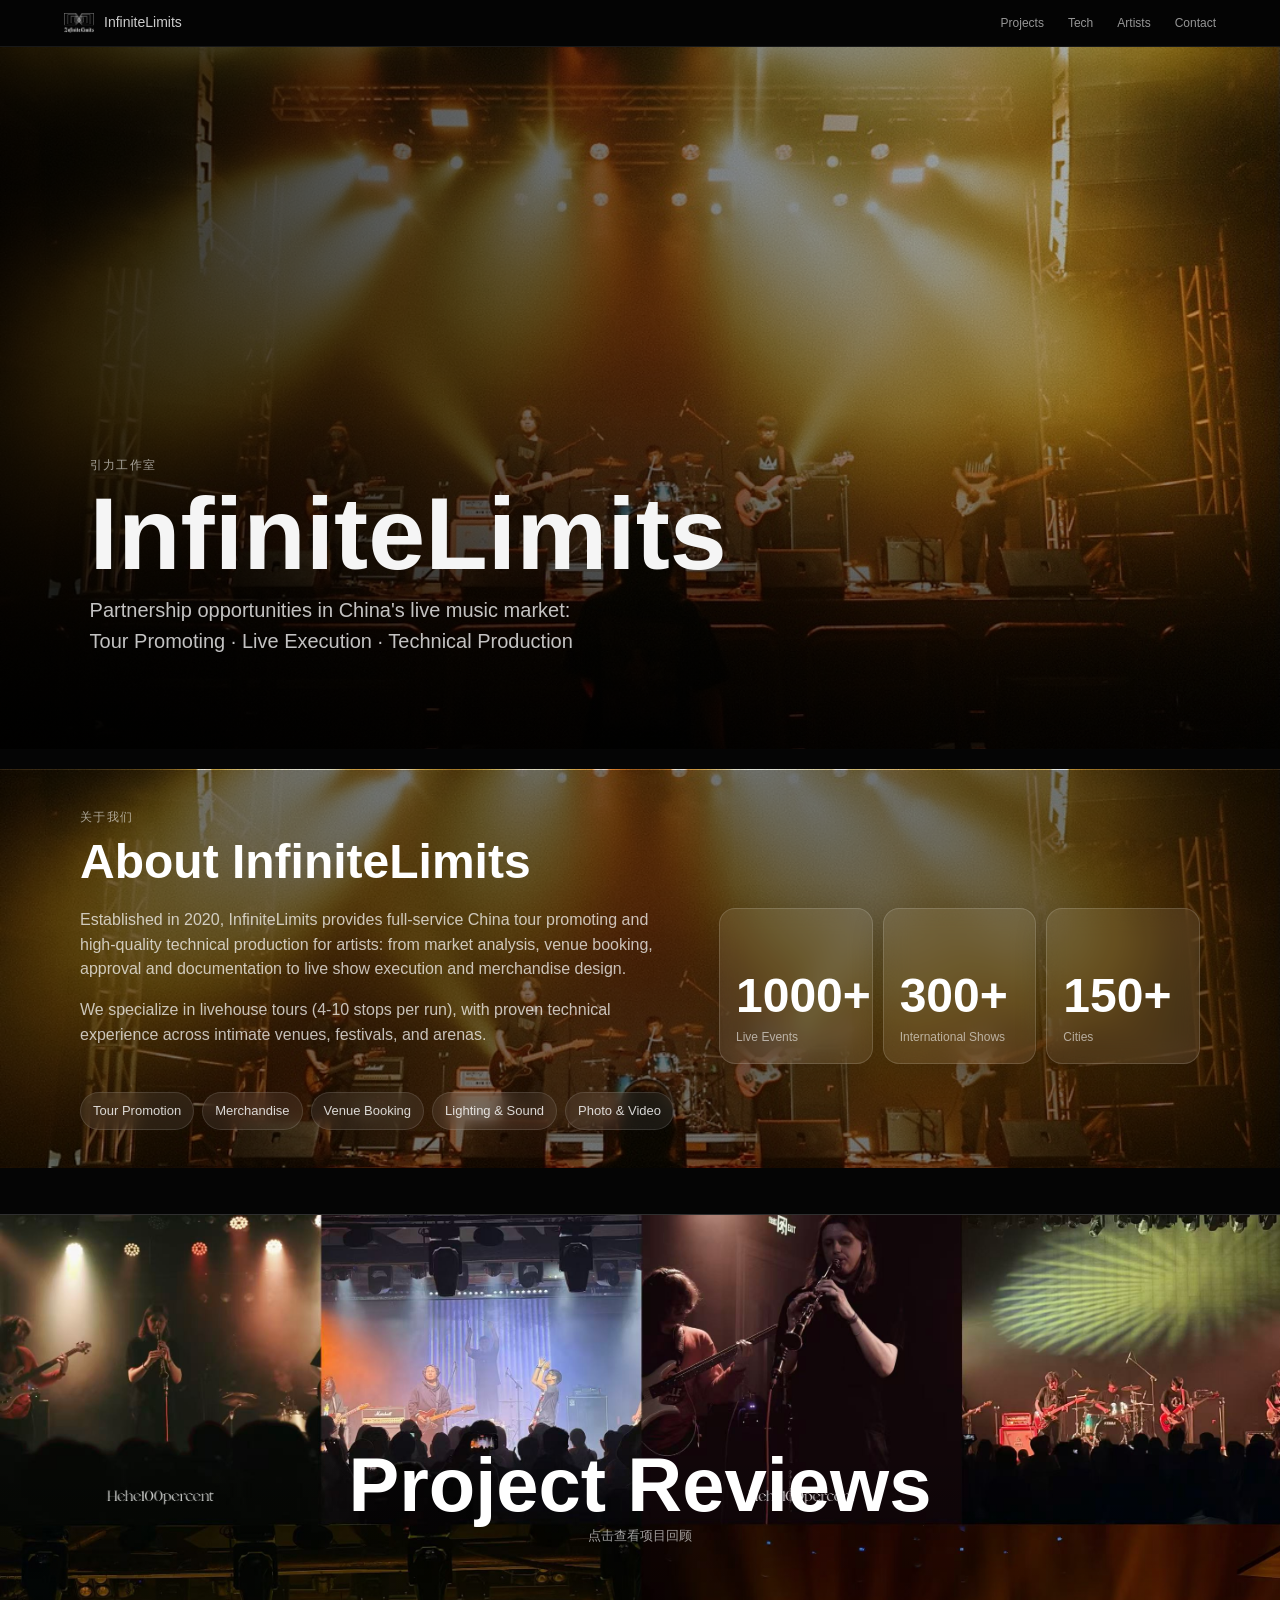
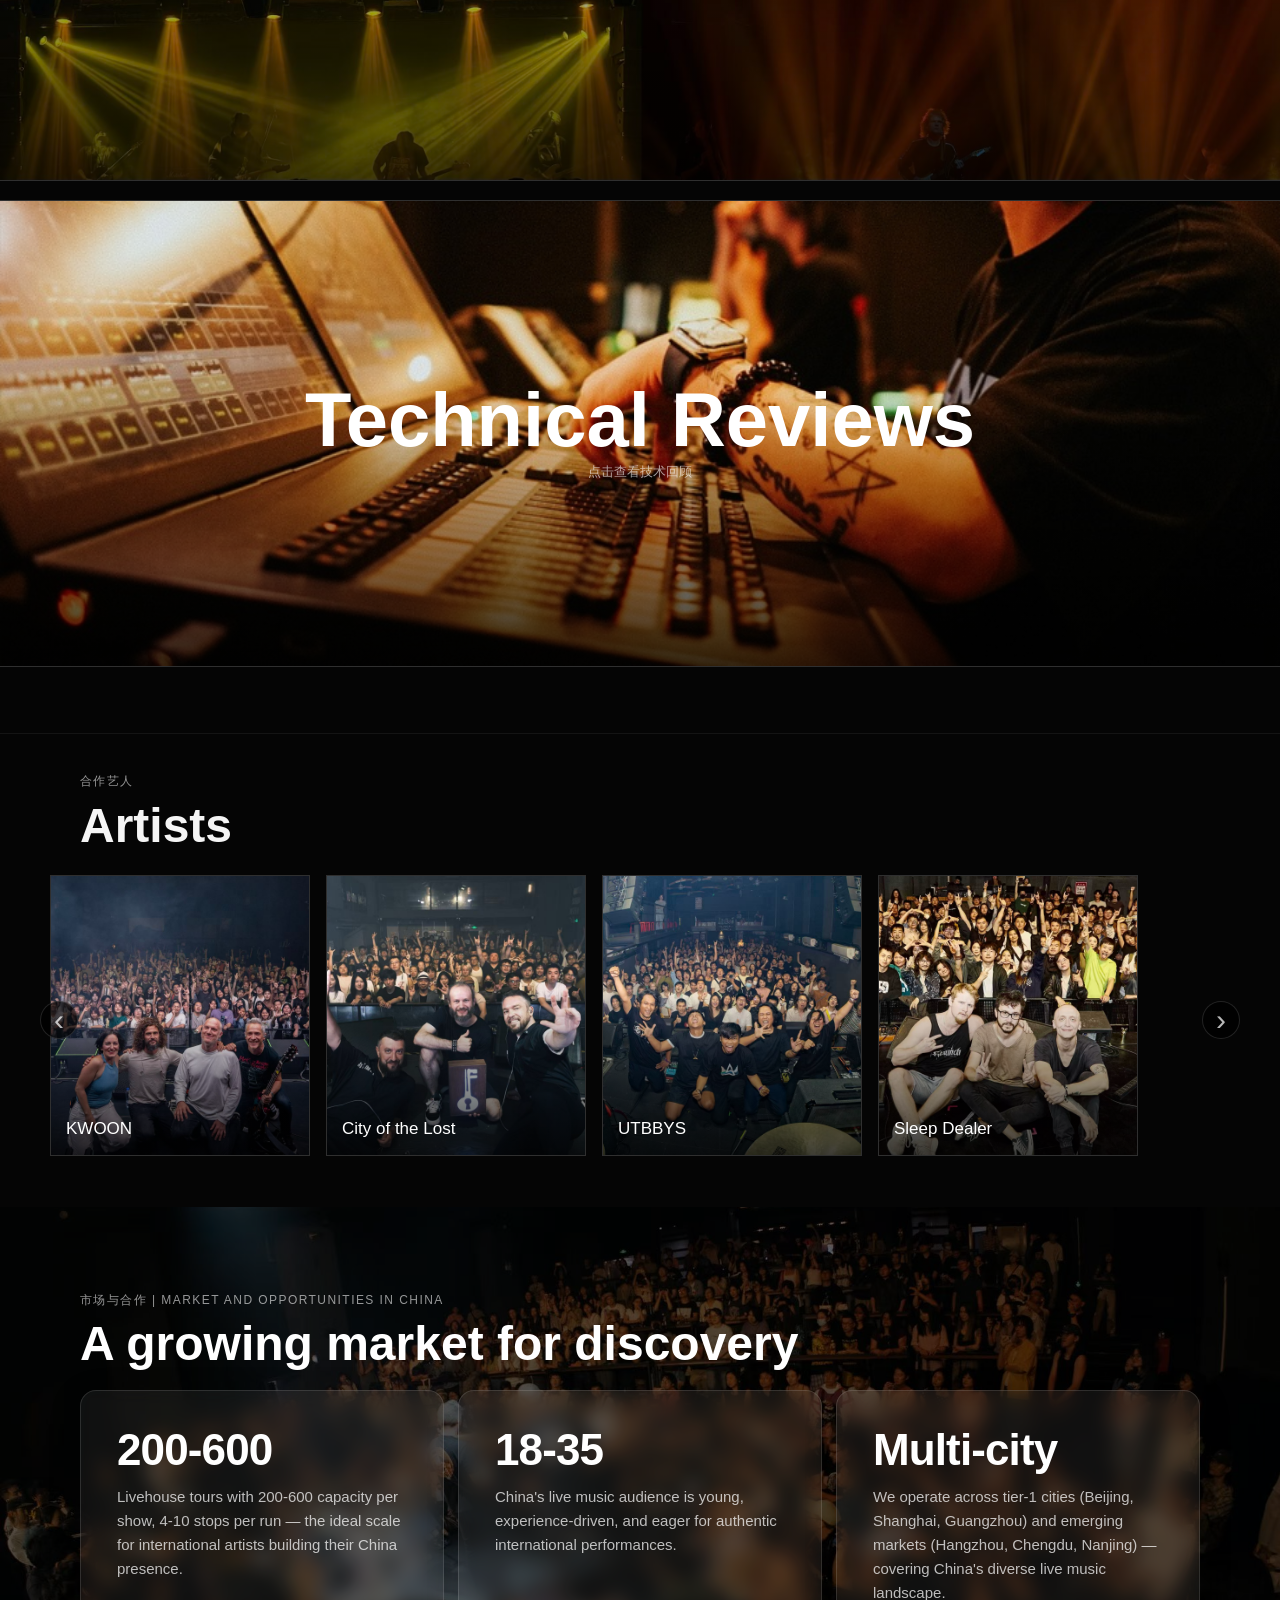
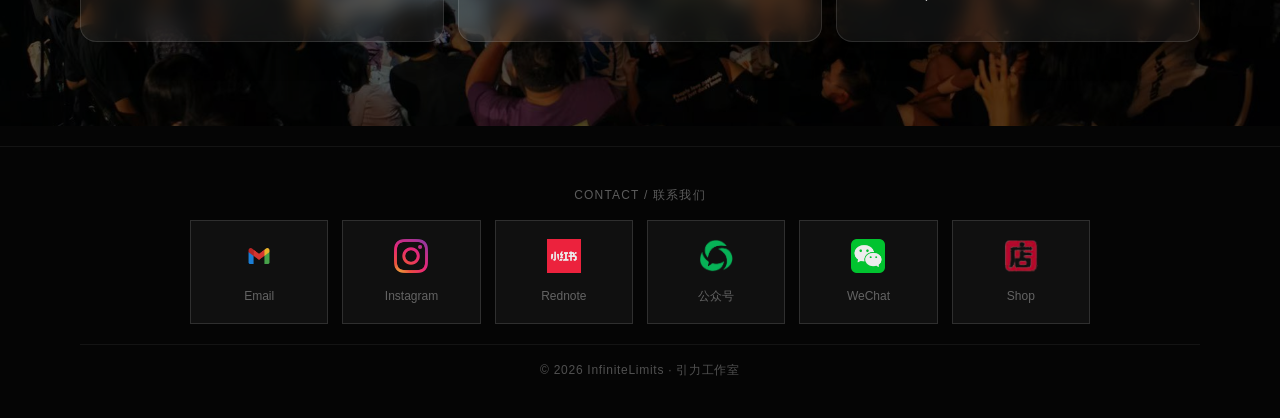
==== commit de4ba3a3: "更新了主页的数据" ====
--- a/index.html
+++ b/index.html
@@ -4,6 +4,7 @@
   <meta charset="UTF-8">
   <meta name="viewport" content="width=device-width, initial-scale=1.0">
   <title>InfiniteLimits</title>
+  <link rel="icon" href="images/favicon.png" type="image/png">
   <link rel="stylesheet" href="css/style.css">
 </head>
 <body class="hide-upcoming">
@@ -37,7 +38,7 @@
         <h1>InfiniteLimits</h1>
         <p class="hero-subtitle">
           Partnership opportunities in China's live music market:<br>
-          Tour booking · Live Execution · Technical Production
+          Tour Promoting · Live Execution · Technical Production
          </p>
       </div>
     </section>
@@ -50,22 +51,22 @@
 
       <div class="about-layout">
         <div class="about-copy">
-          <p>Established in 2020, InfiniteLimits provides full-service China tour booking and high-quality technical production for artists: from market analysis, venue booking, approval and documentation to live show execution and merchandise design.</p>
-          <p>We specialize in 200-600 capacity livehouse tours (4-10 stops per run), with proven technical experience across intimate venues, festivals, and arenas.</p>
+          <p>Established in 2020, InfiniteLimits provides full-service China tour promoting and high-quality technical production for artists: from market analysis, venue booking, approval and documentation to live show execution and merchandise design.</p>
+          <p>We specialize in livehouse tours (4-10 stops per run), with proven technical experience across intimate venues, festivals, and arenas.</p>
           <!--<p> Since our inception, we have delivered over 500 live events, including 65 international artist performances and nearly 20 exclusive showcases.</p>-->
         </div>
         <div class="stat-grid" aria-label="Company highlights">
           <div class="stat-item">
-            <strong>500+</strong>
+            <strong>1000+</strong>
             <span>Live Events</span>
           </div>
           <div class="stat-item">
-            <strong>80+</strong>
+            <strong>300+</strong>
             <span>International Shows</span>
           </div>
           <div class="stat-item">
-            <strong>20+</strong>
-            <span>Artist Showcases</span>
+            <strong>150+</strong>
+            <span>Cities</span>
           </div>
         </div>
       </div>
--- a/css/style.css
+++ b/css/style.css
@@ -1058,6 +1058,219 @@
   font-size: 13px;
 }
 
+/* ===== 海报展示区域 ===== */
+.poster-section {
+  padding: clamp(48px, 7vw, 84px) 0;
+  border-top: 1px solid rgba(255, 255, 255, 0.06);
+  margin-top: 20px;
+}
+
+.poster-slider-wrapper {
+  width: min(1120px, calc(100% - 40px));
+  margin: 0 auto;
+  position: relative;
+}
+
+/* 海报滑动容器 */
+.poster-slider {
+  position: relative;
+  overflow: hidden;
+  border-radius: 12px;
+}
+
+.poster-track {
+  display: flex;
+  gap: 16px;
+  overflow-x: auto;
+  scroll-snap-type: x mandatory;
+  scroll-behavior: smooth;
+  -webkit-overflow-scrolling: touch;
+  scrollbar-width: none;
+  padding: 4px 2px 8px;
+}
+
+.poster-track::-webkit-scrollbar {
+  display: none;
+}
+
+/* 每张海报卡片 */
+.poster-card {
+  flex: 0 0 calc(25% - 12px);    /* 4 张一排，减去 gap 间距 */
+  min-width: 200px;
+  scroll-snap-align: start;
+  aspect-ratio: 2 / 3;            /* 竖版海报比例 */
+  overflow: hidden;
+  border-radius: 10px;
+  position: relative;
+  background: #0a0a0a;
+  border: 1px solid var(--line);
+  transition: transform 300ms ease, border-color 300ms ease;
+  cursor: pointer;
+}
+
+.poster-card:hover {
+  transform: scale(1.03);
+  border-color: var(--line-strong);
+}
+
+.poster-card img {
+  width: 100%;
+  height: 100%;
+  object-fit: cover;
+  display: block;
+  transition: transform 400ms ease;
+}
+
+.poster-card:hover img {
+  transform: scale(1.05);
+}
+
+/* 悬停遮罩 - 浮现文字 */
+.poster-overlay {
+  position: absolute;
+  inset: 0;
+  display: flex;
+  align-items: center;
+  justify-content: center;
+  background: rgba(0, 0, 0, 0.75);
+  opacity: 0;
+  transition: opacity 350ms ease;
+  backdrop-filter: blur(4px);
+  -webkit-backdrop-filter: blur(4px);
+  padding: 20px;
+  text-align: center;
+}
+
+.poster-card:hover .poster-overlay {
+  opacity: 1;
+}
+
+/* 浮现文字样式 */
+.poster-info {
+  display: flex;
+  flex-direction: column;
+  gap: 4px;
+  transform: translateY(12px);
+  transition: transform 350ms ease;
+}
+
+.poster-card:hover .poster-info {
+  transform: translateY(0);
+}
+
+.poster-info strong {
+  color: #fff;
+  font-size: clamp(18px, 2.2vw, 26px);
+  font-weight: 600;
+  letter-spacing: -0.02em;
+  line-height: 1.1;
+}
+
+.poster-info span {
+  color: rgba(255, 255, 255, 0.7);
+  font-size: clamp(11px, 1vw, 14px);
+  letter-spacing: 0.04em;
+}
+
+.poster-info small {
+  color: rgba(255, 255, 255, 0.4);
+  font-size: clamp(10px, 0.8vw, 12px);
+  letter-spacing: 0.06em;
+  text-transform: uppercase;
+  margin-top: 2px;
+}
+
+/* 左右滑动按钮 */
+.poster-slider-btn {
+  position: absolute;
+  top: 50%;
+  z-index: 5;
+  width: 36px;
+  height: 36px;
+  border: 1px solid rgba(255, 255, 255, 0.12);
+  border-radius: 50%;
+  color: rgba(255, 255, 255, 0.7);
+  background: rgba(0, 0, 0, 0.6);
+  font-size: 20px;
+  line-height: 1;
+  cursor: pointer;
+  transform: translateY(-50%);
+  transition: background 250ms ease, color 250ms ease;
+  backdrop-filter: blur(6px);
+  -webkit-backdrop-filter: blur(6px);
+  display: flex;
+  align-items: center;
+  justify-content: center;
+}
+
+.poster-slider-btn:hover {
+  color: #fff;
+  background: rgba(255, 255, 255, 0.15);
+}
+
+.poster-slider-btn.prev {
+  left: 6px;
+}
+
+.poster-slider-btn.next {
+  right: 6px;
+}
+
+/* 滚动指示器 */
+.poster-scroll-hint {
+  display: flex;
+  justify-content: center;
+  gap: 8px;
+  margin-top: 14px;
+}
+
+.hint-dot {
+  width: 6px;
+  height: 6px;
+  border-radius: 50%;
+  background: rgba(255, 255, 255, 0.15);
+  transition: background 300ms ease, transform 300ms ease;
+}
+
+.hint-dot.active {
+  background: rgba(255, 255, 255, 0.5);
+  transform: scale(1.3);
+}
+
+/* 移动端适配：2 张一排 */
+@media (max-width: 860px) {
+  .poster-card {
+    flex: 0 0 calc(50% - 8px);
+    aspect-ratio: 2 / 3;
+  }
+
+  .poster-track {
+    gap: 12px;
+  }
+
+  .poster-slider-btn {
+    width: 30px;
+    height: 30px;
+    font-size: 16px;
+  }
+
+  .poster-info strong {
+    font-size: 16px;
+  }
+}
+
+/* 小屏手机：1 张一排 */
+@media (max-width: 480px) {
+  .poster-card {
+    flex: 0 0 calc(80% - 8px);
+    aspect-ratio: 2 / 3;
+  }
+
+  .poster-track {
+    gap: 10px;
+  }
+}
+
 /* ===== 移动端 ===== */
 @media (max-width: 860px) {
   .project-card {
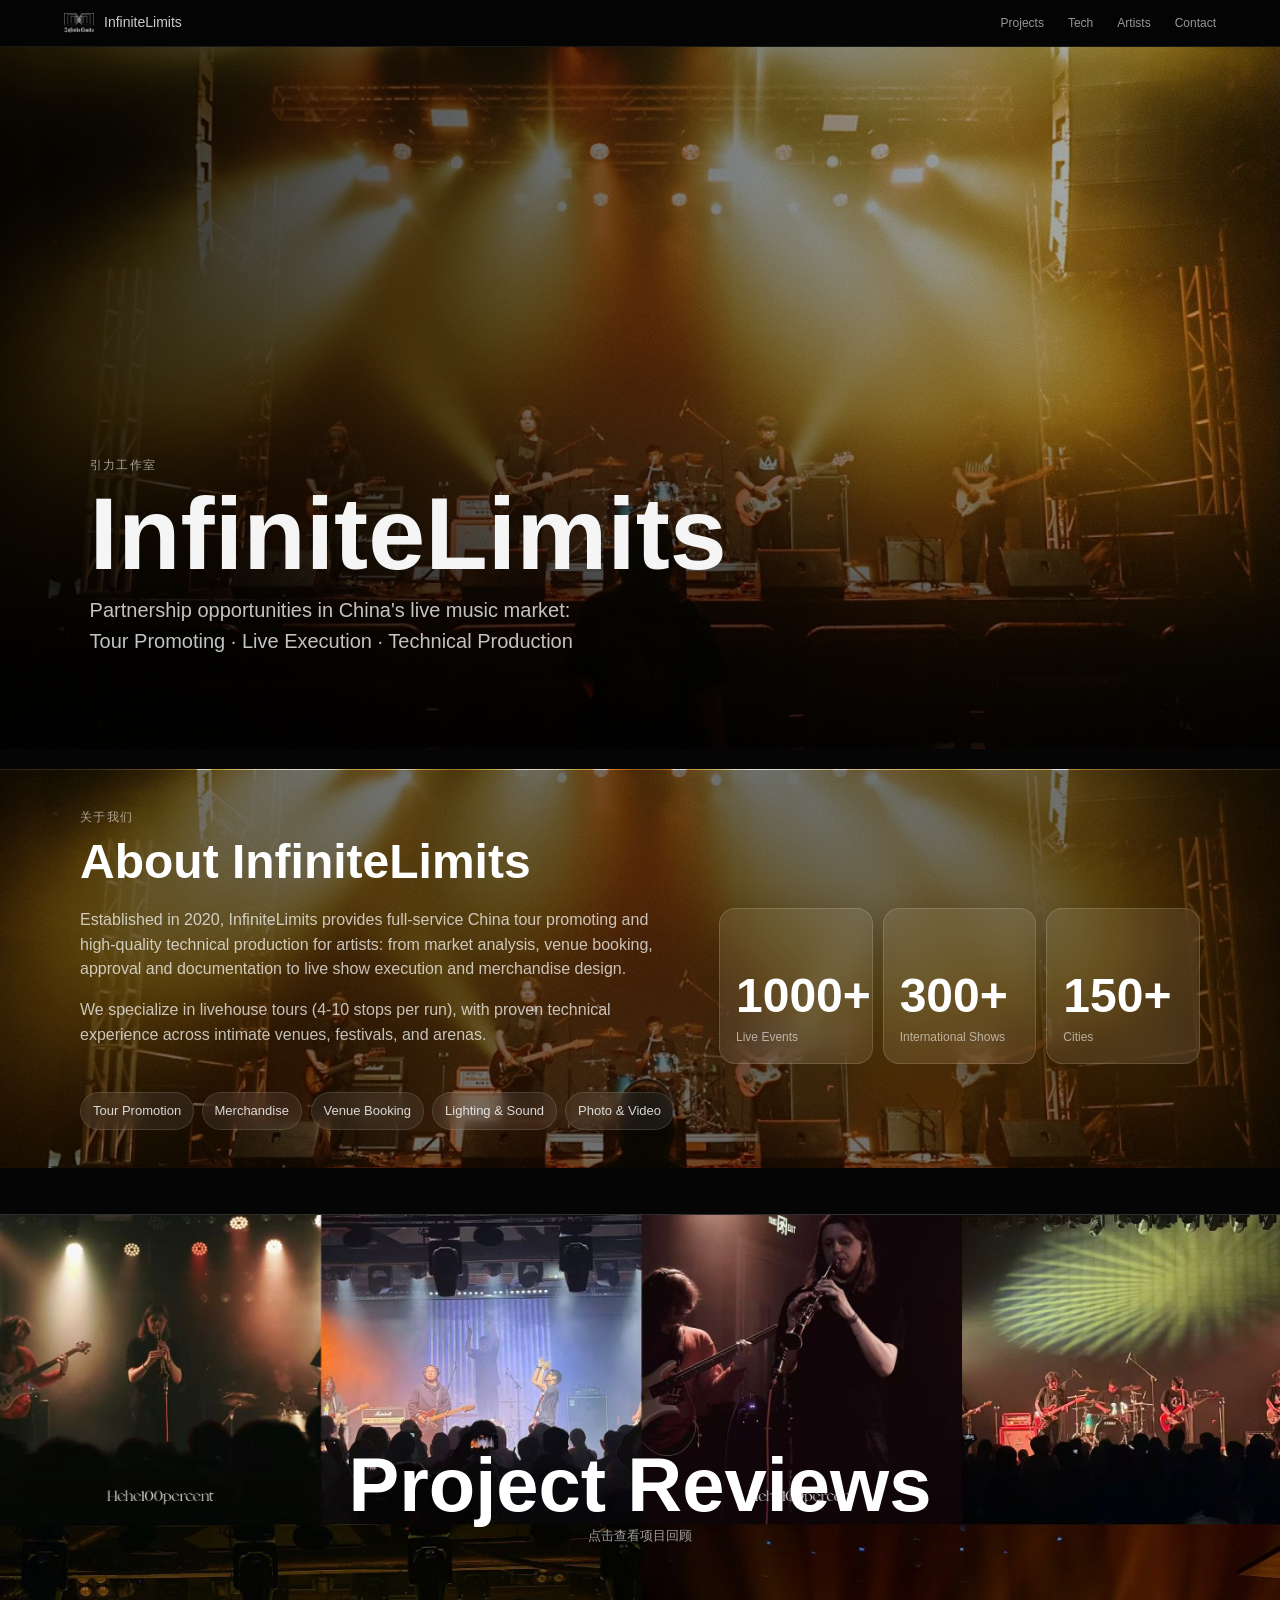
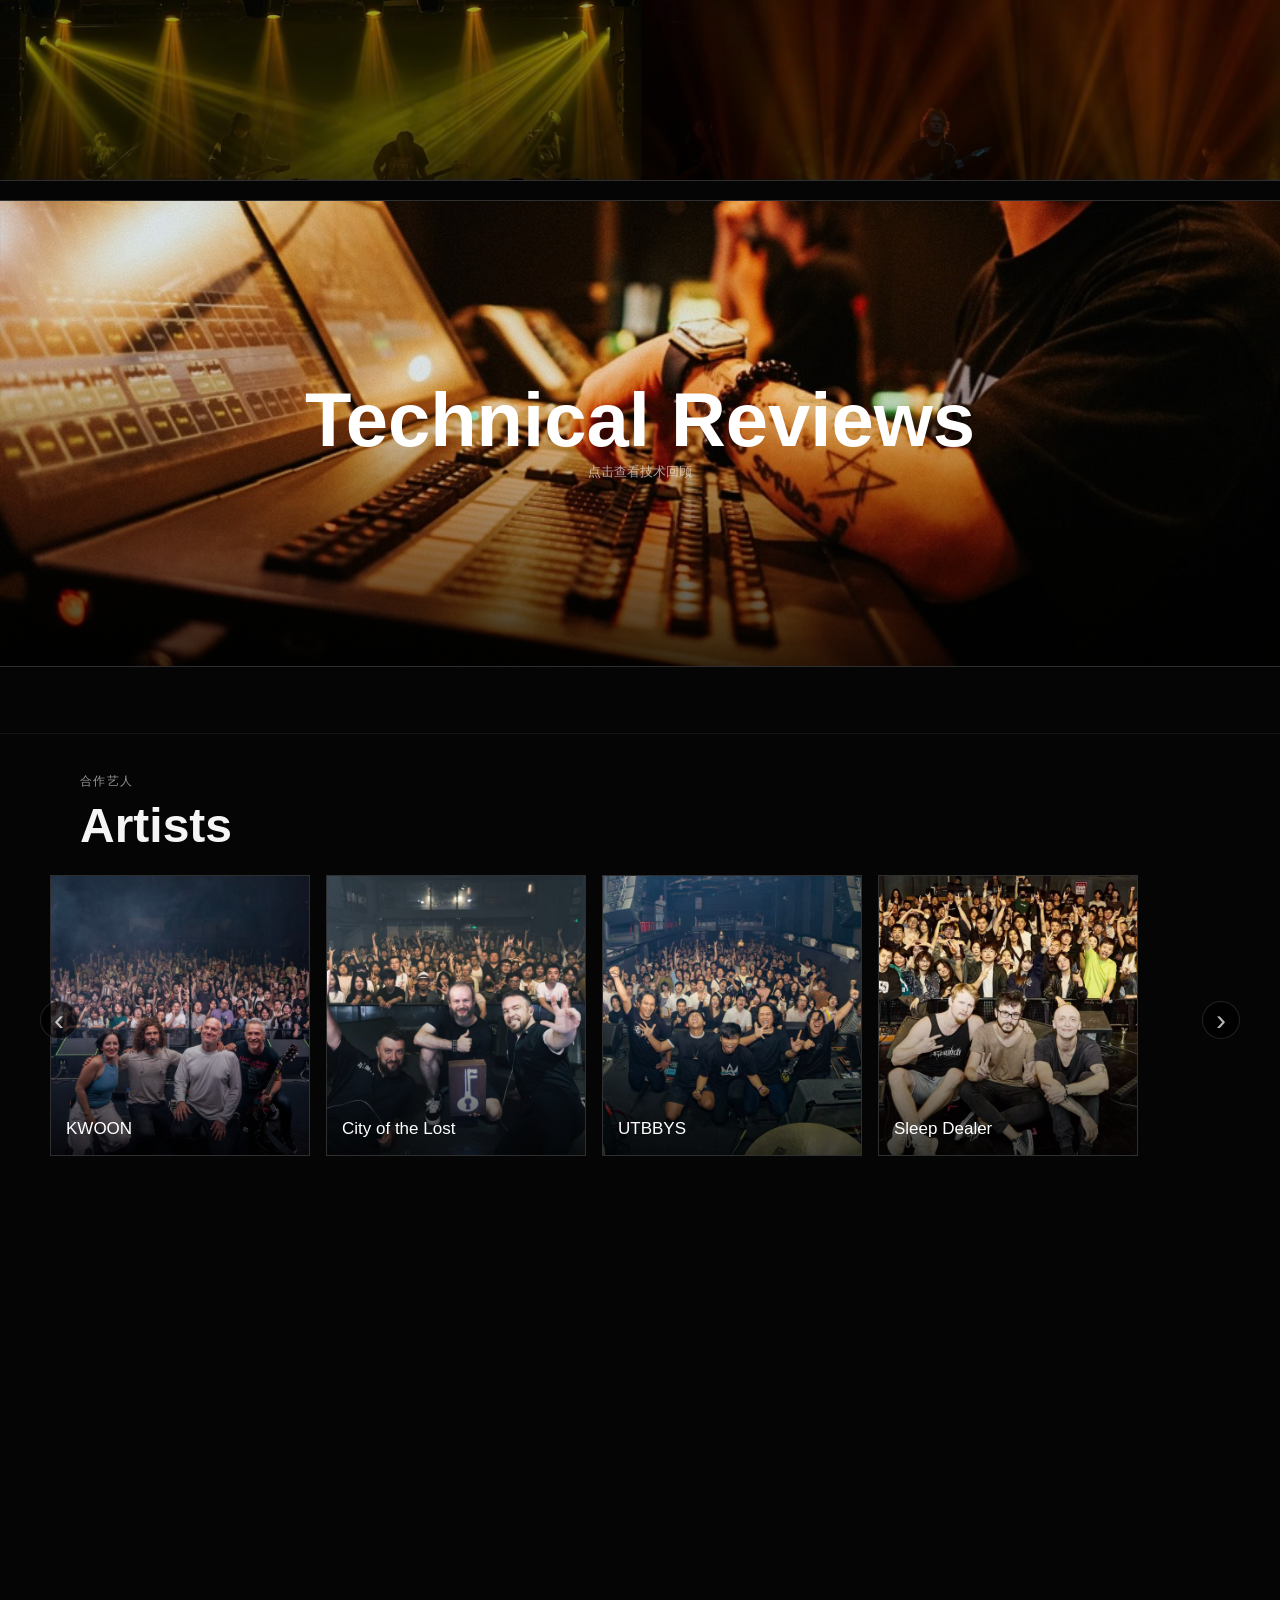
==== commit e84809a8: "更新了主页的市场数据" ====
--- a/index.html
+++ b/index.html
@@ -157,11 +157,11 @@
 
       <div class="market-grid">
         <article>
-          <strong>200-600</strong>
-          <p>Livehouse tours with 200-600 capacity per show, 4-10 stops per run — the ideal scale for international artists building their China presence.</p>
+          <strong>Sized & Tailored Venue</strong>
+          <p>Livehouse tours at any scale: 200 to 1,500 capacity, 4 to 10 stops. Every venue is selected based on the band's unique requirements and musical identity, city by city.</p>
         </article>
         <article>
-          <strong>18-35</strong>
+          <strong>Diverse Audiences</strong>
           <p>China's live music audience is young, experience-driven, and eager for authentic international performances.</p>
         </article>
         <article>
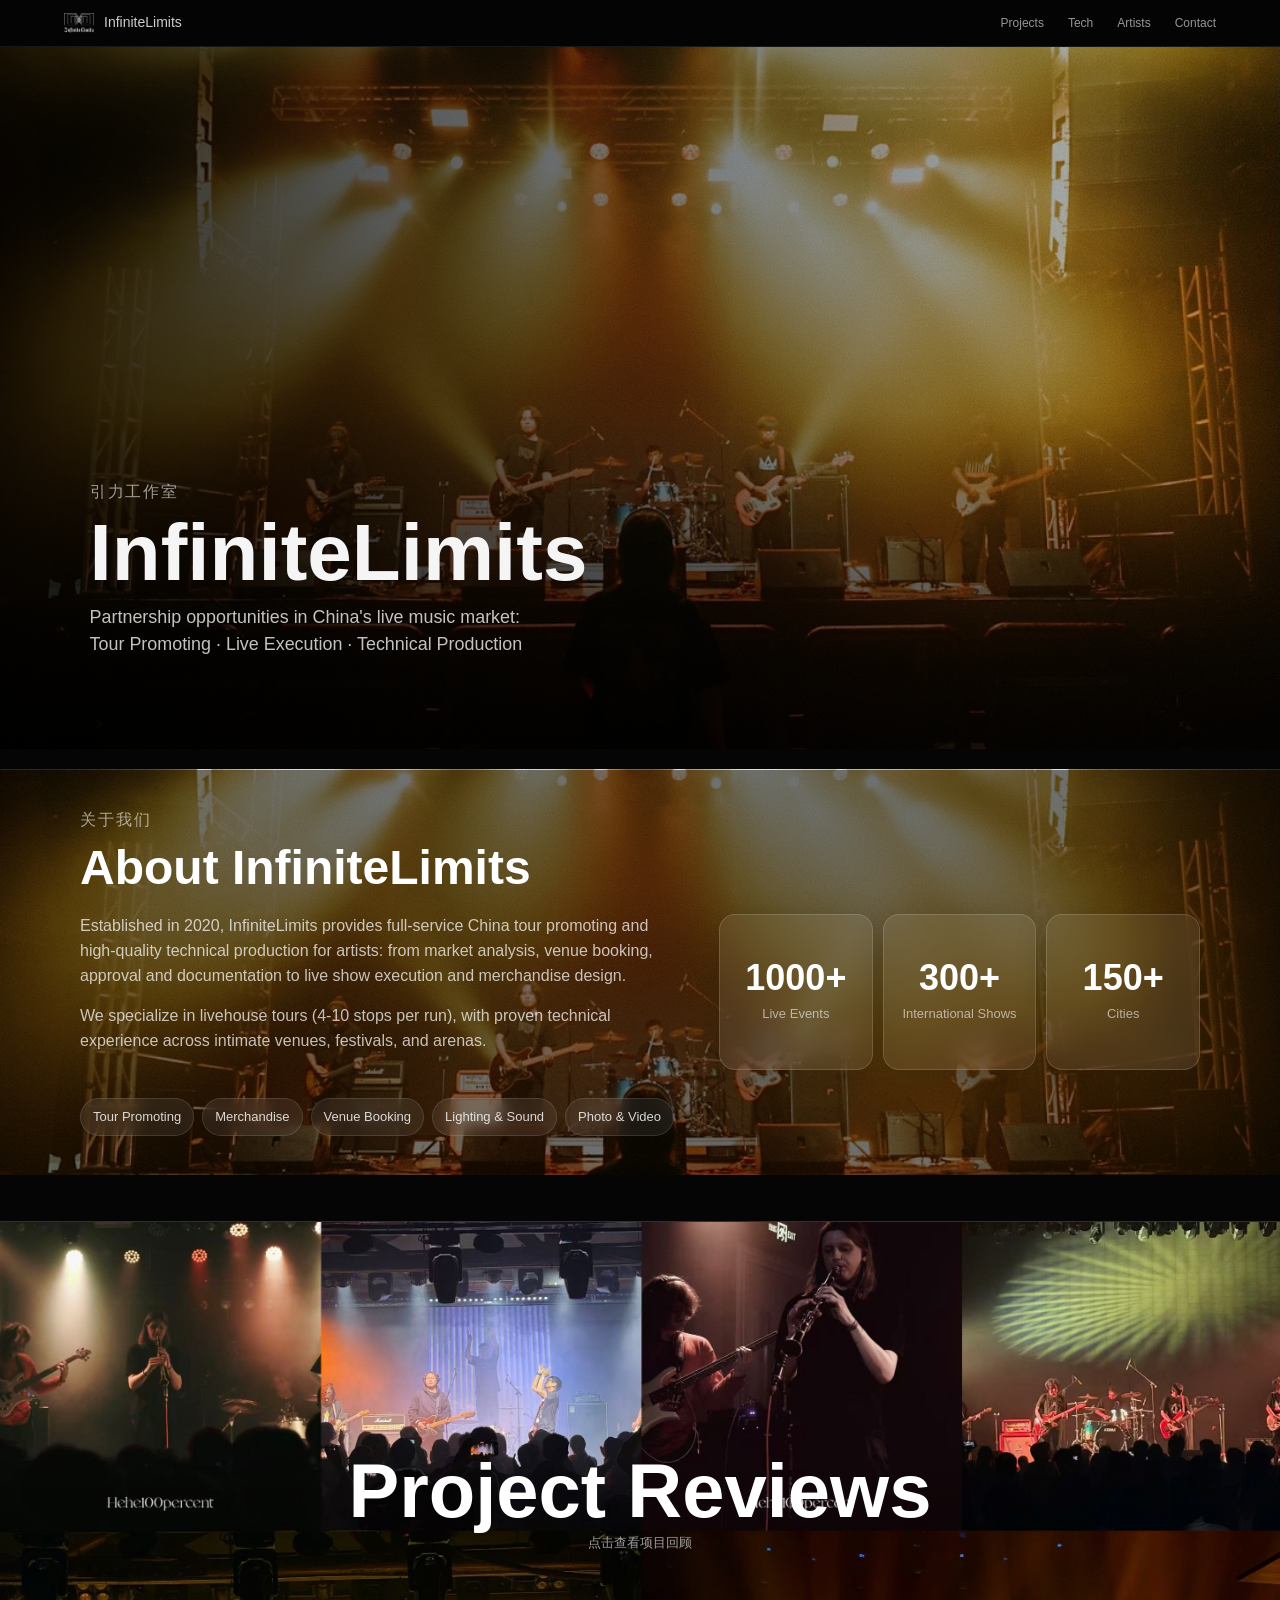
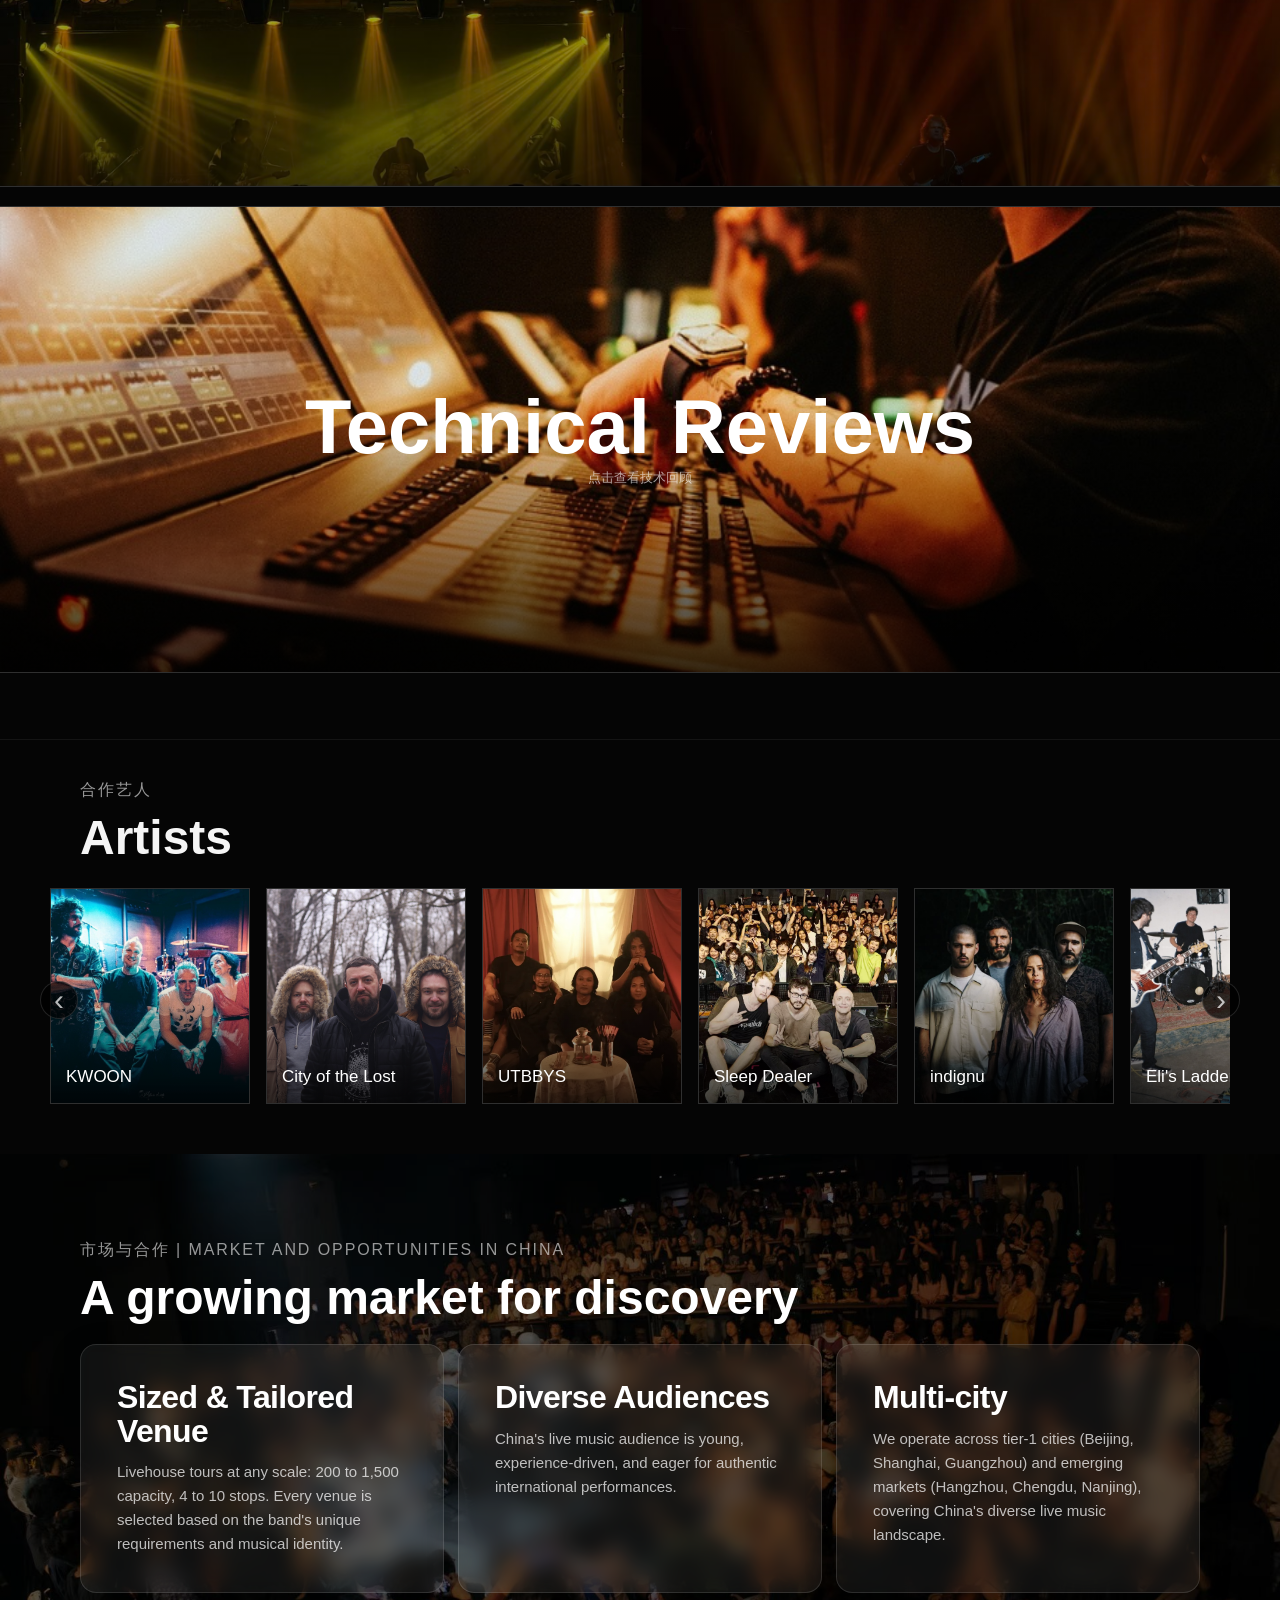
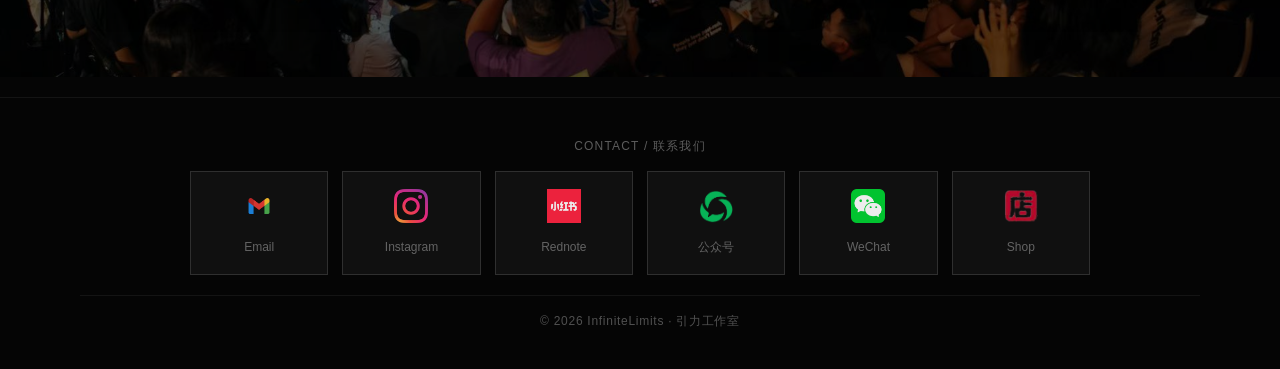
==== commit 96d9b021: "更新了主页艺人照片，后面暂未设置导航跳转" ====
--- a/index.html
+++ b/index.html
@@ -72,7 +72,7 @@
       </div>
 
       <div class="service-strip">
-        <span>Tour Promotion</span>
+        <span>Tour Promoting</span>
         <span>Merchandise</span>
         <span>Venue Booking</span>
         <span>Lighting & Sound</span>
@@ -139,10 +139,22 @@
             <img src="images/artist-03.jpg" alt="UTBBYS">
             <span>UTBBYS</span>
           </a>
-          <a class="artist-card" href="projects.html#project-04">
+          <a class="artist-card" aria-label="Sleep Dealer">
             <img src="images/artist-04.jpg" alt="Sleep Dealer">
             <span>Sleep Dealer</span>
           </a>
+          <a class="artist-card"  aria-label="indignu">
+            <img src="images/artist-05.jpg" alt="indignu">
+            <span>indignu</span>
+          </a>           
+          <a class="artist-card"  aria-label="Eli's Ladder">
+            <img src="images/artist-06.jpg" alt="Eli's Ladder">
+            <span>Eli's Ladder</span>
+          </a>    
+          <a class="artist-card"  aria-label="Июльские Дни">
+            <img src="images/artist-07.jpg" alt="Июльские Дни">
+            <span>Июльские Дни</span>
+          </a>             
         </div>
         <button class="carousel-btn next" type="button" aria-label="Next artists" data-carousel-next>›</button>
       </div>
@@ -158,7 +170,7 @@
       <div class="market-grid">
         <article>
           <strong>Sized & Tailored Venue</strong>
-          <p>Livehouse tours at any scale: 200 to 1,500 capacity, 4 to 10 stops. Every venue is selected based on the band's unique requirements and musical identity, city by city.</p>
+          <p>Livehouse tours at any scale: 200 to 1,500 capacity, 4 to 10 stops. Every venue is selected based on the band's unique requirements and musical identity.</p>
         </article>
         <article>
           <strong>Diverse Audiences</strong>
@@ -166,7 +178,7 @@
         </article>
         <article>
           <strong>Multi-city</strong>
-          <p>We operate across tier-1 cities (Beijing, Shanghai, Guangzhou) and emerging markets (Hangzhou, Chengdu, Nanjing) — covering China's diverse live music landscape.</p>
+          <p>We operate across tier-1 cities (Beijing, Shanghai, Guangzhou) and emerging markets (Hangzhou, Chengdu, Nanjing), covering China's diverse live music landscape.</p>
         </article>
       </div>
     </section>
--- a/css/style.css
+++ b/css/style.css
@@ -182,7 +182,7 @@
 .eyebrow {
   margin: 0 0 10px;
   color: var(--muted);
-  font-size: 12px;
+  font-size: 16px;
   letter-spacing: 0.12em;
   text-transform: uppercase;
 }
@@ -196,7 +196,7 @@
 
 h1 {
   margin-bottom: 12px;
-  font-size: clamp(46px, 8vw, 104px);
+  font-size: clamp(42px, 7vw, 80px);
   line-height: 0.96;
   letter-spacing: 0;
 }
@@ -216,7 +216,7 @@
 .page-hero p {
   max-width: 700px;
   color: rgba(255, 255, 255, 0.76);
-  font-size: clamp(16px, 2vw, 20px);
+  font-size: clamp(14px, 1.4vw, 18px);
 }
 
 .section-heading {
@@ -372,7 +372,7 @@
   display: block;
   margin-bottom: 12px;
   color: #fff;
-  font-size: clamp(28px, 3.5vw, 44px);
+  font-size: clamp(22px, 2.5vw, 32px);
   line-height: 1.05;
   letter-spacing: -0.02em;
 }
@@ -450,7 +450,8 @@
 
 .stat-item {
   display: grid;
-  align-content: end;
+  align-content: center;
+  justify-items: center;  
   min-height: 132px;
   padding: 16px;
   border: 1px solid rgba(255, 255, 255, 0.15);
@@ -470,14 +471,14 @@
 
 .stat-item strong {
   color: #fff;
-  font-size: clamp(30px, 4vw, 48px);
+  font-size: clamp(24px, 3vw, 36px);
   line-height: 1;
 }
 
 .stat-item span {
   margin-top: 8px;
   color: var(--muted);
-  font-size: 12px;
+  font-size: 13px;
 }
 
 .service-strip {
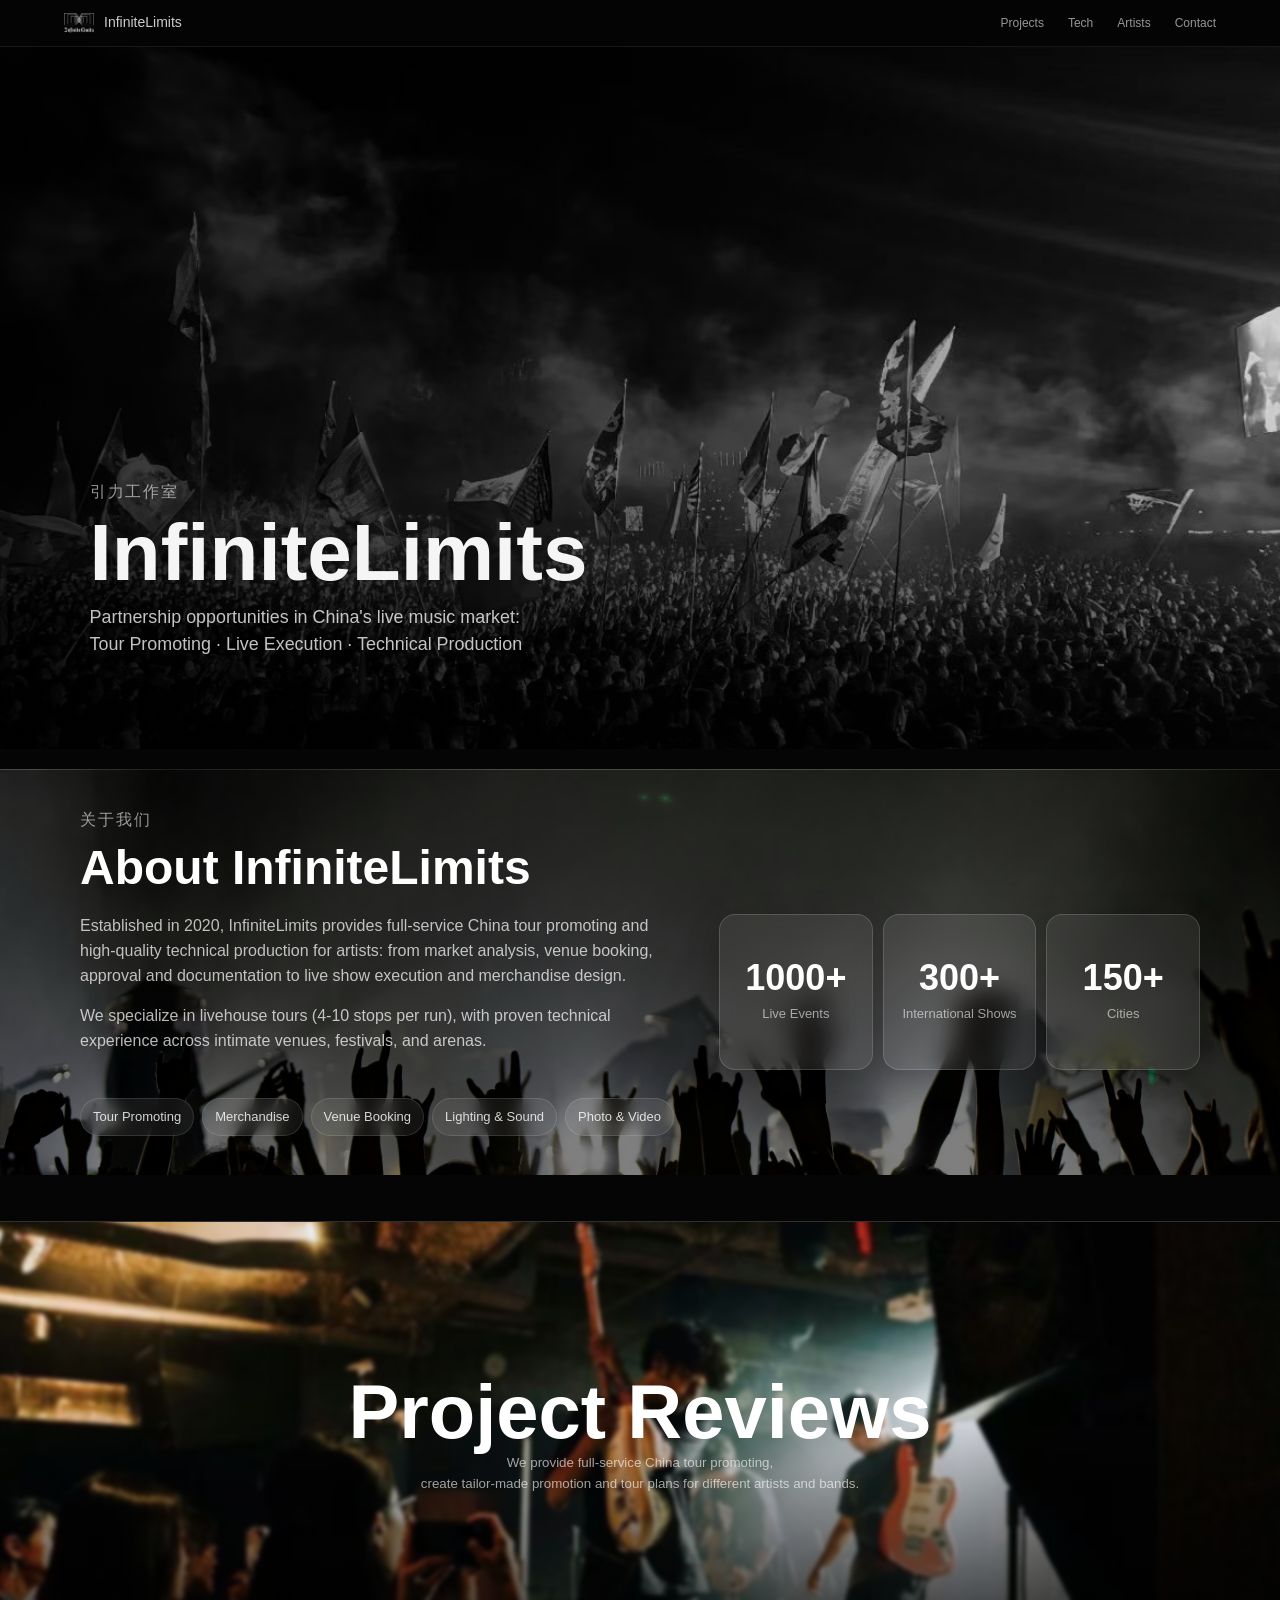
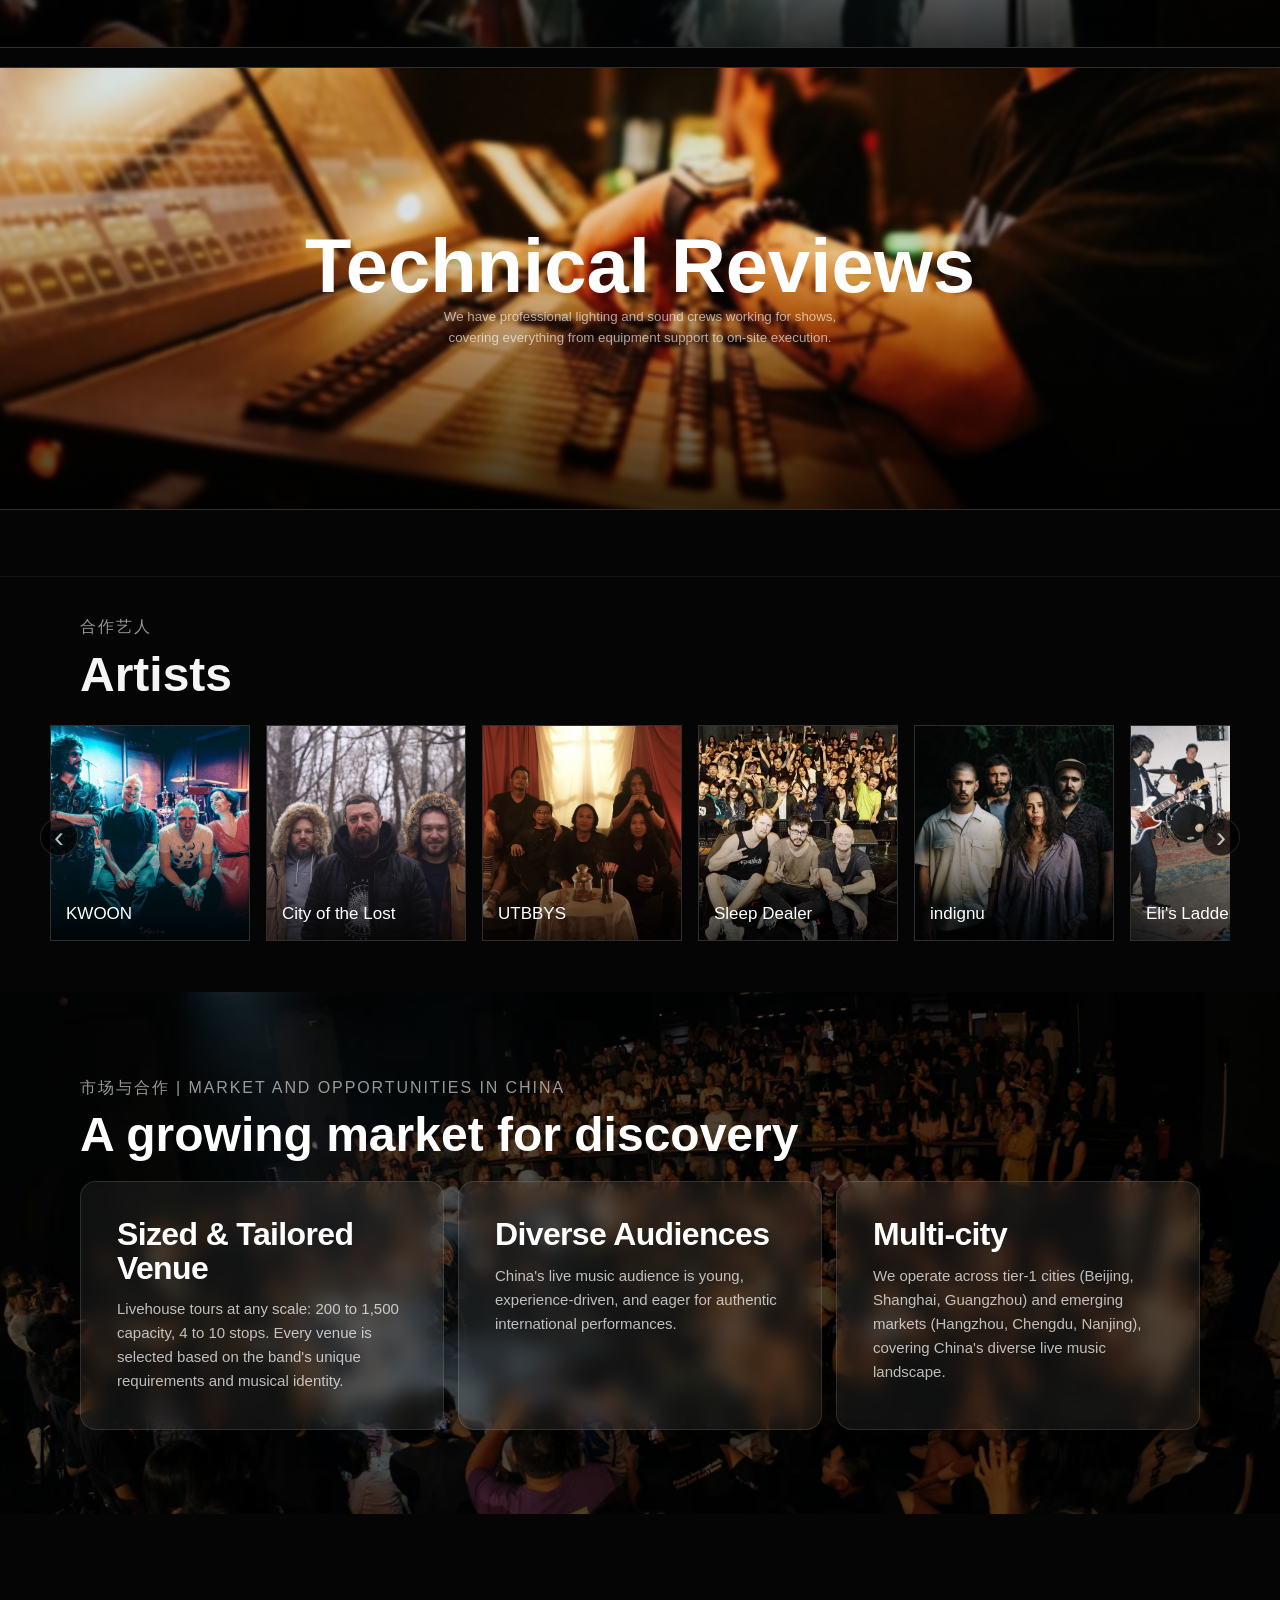
==== commit bc1d10ab: "基本完工。首页的图还想改成黄色+黑色调，黑白不合适。技术页面合作艺人和场地需更新" ====
--- a/index.html
+++ b/index.html
@@ -103,7 +103,7 @@
         <img src="images/project-review-banner.jpg" alt="Project review preview">
         <span>
           <strong>Project Reviews</strong>
-          <small>点击查看项目回顾</small>
+          <small>We provide full-service China tour promoting,<br>create tailor-made promotion and tour plans for different artists and bands.</small>
         </span>
       </a>
 
@@ -112,7 +112,8 @@
         <img src="images/tech-review-banner.jpg" alt="Technical review preview">
         <span>
           <strong>Technical Reviews</strong>
-          <small>点击查看技术回顾</small>
+          <small>We have professional lighting and sound crews working for shows,<br>
+covering everything from equipment support to on-site execution.</small>
         </span>
       </a>
     </section>
--- a/css/style.css
+++ b/css/style.css
@@ -228,9 +228,8 @@
 .upcoming-section,
 .about-section,
 .artists-section,
-/* ===== Contact 页脚样式 ===== */
 .contact-section {
-  padding: clamp(20px, 3vw, 40px) 0;        /* 缩小上下内边距 */
+  padding: clamp(20px, 3vw, 40px) 0;
   border-top: 1px solid rgba(255, 255, 255, 0.06);
   margin-top: 20px;
 }
@@ -248,7 +247,7 @@
   text-transform: uppercase;
   margin: 0 0 16px 0;
 }
-/* 去掉大标题 .section-heading，改用简洁的页脚文字 */
+
 .contact-footer-text {
   text-align: center;
   color: rgba(255, 255, 255, 0.3);
@@ -259,7 +258,6 @@
   border-top: 1px solid rgba(255, 255, 255, 0.06);
 }
 
-/* 图标网格 - 去掉矩形壳，更干净 */
 .contact-grid {
   display: grid;
   grid-template-columns: repeat(6, minmax(0, 1fr));
@@ -268,7 +266,6 @@
   margin: 0 auto;
 }
 
-/* 图标项 - 无边框，无背景，更轻盈 */
 .contact-item {
   display: grid;
   place-items: center;
@@ -277,8 +274,8 @@
   color: rgba(255, 255, 255, 0.5);
   text-align: center;
   text-decoration: none;
-  border: none;                            /* 去掉边框 */
-  background: transparent;                 /* 去掉背景 */
+  border: none;
+  background: transparent;
   min-height: auto;
   transition: color 220ms ease, transform 220ms ease;
 }
@@ -286,7 +283,7 @@
 .contact-item:hover {
   color: #fff;
   transform: translateY(-2px);
-  background: transparent;                 /* hover 也不显示背景 */
+  background: transparent;
 }
 
 .contact-item img {
@@ -312,7 +309,6 @@
   color: rgba(255, 255, 255, 0.7);
 }
 
-/* Market 区域单独定义（带背景图） */
 .market-section {
   padding: clamp(48px, 7vw, 84px) 0;
   background-image: url('../images/market-bg.jpg');
@@ -324,7 +320,6 @@
   color: #fff;
 }
 
-/* 半透明遮罩（参考 About 设计） */
 .market-section::before {
   content: '';
   position: absolute;
@@ -341,7 +336,6 @@
   z-index: 1;
 }
 
-/* Market 网格 - 改为 3 列卡片，磨砂玻璃效果 */
 .market-grid {
   display: grid;
   grid-template-columns: repeat(3, minmax(0, 1fr));
@@ -350,7 +344,6 @@
   margin: 0 auto;
 }
 
-/* 卡片样式 - 磨砂玻璃效果（和 About 统计卡片一致） */
 .market-grid article {
   border: 1px solid rgba(255, 255, 255, 0.12);
   border-radius: 16px;
@@ -384,22 +377,6 @@
   margin: 0;
 }
 
-/* 移动端适配 */
-@media (max-width: 860px) {
-  .contact-grid {
-    grid-template-columns: repeat(3, minmax(0, 1fr));
-    gap: 4px;
-  }
-  .market-grid {
-    grid-template-columns: 1fr;
-    gap: 16px;
-  }
-}
-
-.tech-section {
-  padding: clamp(48px, 7vw, 84px) 0;
-}
-
 .about-section {
   background-image: url('../images/about-bg.jpg');
   background-size: cover;
@@ -410,7 +387,6 @@
   color: #fff;
 }
 
-/* 半透明遮罩，让文字更清晰 */
 .about-section::before {
   content: '';
   position: absolute;
@@ -422,7 +398,6 @@
   z-index: 0;
 }
 
-/* 让内容在遮罩之上 */
 .about-section > * {
   position: relative;
   z-index: 1;
@@ -451,15 +426,15 @@
 .stat-item {
   display: grid;
   align-content: center;
-  justify-items: center;  
+  justify-items: center;
   min-height: 132px;
   padding: 16px;
   border: 1px solid rgba(255, 255, 255, 0.15);
-  border-radius: 16px;                      /* 圆角 */
-  background: rgba(255, 255, 255, 0.08);    /* 半透明磨砂 */
-  backdrop-filter: blur(12px);              /* 磨砂模糊效果 */
-  -webkit-backdrop-filter: blur(12px);      /* Safari 兼容 */
-  box-shadow: 0 8px 32px rgba(0, 0, 0, 0.2); /* 柔和阴影 */
+  border-radius: 16px;
+  background: rgba(255, 255, 255, 0.08);
+  backdrop-filter: blur(12px);
+  -webkit-backdrop-filter: blur(12px);
+  box-shadow: 0 8px 32px rgba(0, 0, 0, 0.2);
   transition: background 260ms ease, border-color 260ms ease, transform 260ms ease;
 }
 
@@ -492,10 +467,10 @@
 .service-strip span {
   padding: 8px 12px;
   border: 1px solid rgba(255, 255, 255, 0.12);
-  border-radius: 20px;                      /* 大圆角（药丸形状） */
+  border-radius: 20px;
   color: rgba(255, 255, 255, 0.82);
-  background: rgba(255, 255, 255, 0.07);    /* 半透明 */
-  backdrop-filter: blur(8px);               /* 轻微磨砂 */
+  background: rgba(255, 255, 255, 0.07);
+  backdrop-filter: blur(8px);
   -webkit-backdrop-filter: blur(8px);
   font-size: 13px;
   transition: background 260ms ease, border-color 260ms ease, transform 260ms ease;
@@ -522,7 +497,15 @@
 }
 
 .show-banner img,
-.image-gate img,
+.image-gate img {
+  width: 100%;
+  height: 100%;
+  object-fit: cover;
+  filter: blur(2px);                    /* ✅ 背景模糊 */
+  transform: scale(1.05);               /* ✅ 放大消除边缘白边 */
+  transition: filter 400ms ease;
+}
+
 .artist-card img,
 .project-cover img,
 .crew-card img,
@@ -714,21 +697,6 @@
   margin: 0 auto;
 }
 
-/* .market-grid article,
-.case-panel {
-  border: 1px solid var(--line);
-  background: var(--panel);
-  padding: clamp(20px, 3vw, 30px);
-}
-
-.market-grid strong {
-  display: block;
-  margin-bottom: 12px;
-  color: #fff;
-  font-size: clamp(24px, 3vw, 38px);
-  line-height: 1.05;
-}*/
-
 .case-panel {
   width: min(1120px, calc(100% - 40px));
   margin: 0 auto;
@@ -827,7 +795,6 @@
   text-decoration: none;
 }
 
-/* ===== 页面标题 ===== */
 .page-hero {
   width: min(1120px, calc(100% - 40px));
   margin: 0 auto;
@@ -856,11 +823,12 @@
 }
 
 .page-hero-desc {
-  color: rgba(255, 255, 255, 0.45);
-  font-size: clamp(13px, 1.2vw, 16px);
-  line-height: 1.5;
-  margin: 4px 0 0;
-  max-width: 600px;
+  color: rgba(255, 255, 255, 0.5);
+  font-size: clamp(12px, 1vw, 14px);
+    font-weight: 300; 
+  line-height: 1.8;
+  margin: 8px 0 0;
+  max-width: 620px;
 }
 
 .project-list {
@@ -871,7 +839,6 @@
   padding-bottom: 90px;
 }
 
-/* ===== 项目卡片 ===== */
 .project-card {
   display: grid;
   grid-template-columns: 450px minmax(0, 1fr);
@@ -916,7 +883,6 @@
   margin-bottom: 4px;
 }
 
-/* 元信息 */
 .project-meta {
   display: flex;
   align-items: center;
@@ -945,7 +911,6 @@
   font-size: 13px;
 }
 
-/* 城市标签 */
 .flat-info {
   display: flex;
   flex-wrap: wrap;
@@ -962,7 +927,6 @@
   font-size: 12px;
 }
 
-/* ===== 照片滑动 ===== */
 .photo-slider-wrapper {
   margin: 6px 0 4px;
 }
@@ -1042,7 +1006,6 @@
   right: 6px;
 }
 
-/* Highlights */
 .highlights-block {
   margin-top: 2px;
 }
@@ -1059,11 +1022,161 @@
   font-size: 13px;
 }
 
-/* ===== 海报展示区域 ===== */
+.andmore-section {
+  padding: clamp(10px, 2vw, 20px) 0 clamp(20px, 3vw, 40px) 0;  /* ✅ 上内边距改小 */
+  border-top: 1px solid rgba(255, 255, 255, 0.06);
+  margin-top: 0;                                                /* ✅ 去掉上外边距 */
+}
+
+.andmore-header {
+  width: min(1120px, calc(100% - 40px));
+  margin: 0 auto 16px;
+}
+
+.andmore-header h2 {
+  margin-bottom: 0;
+}
+
+.andmore-grid {
+  width: min(1120px, calc(100% - 40px));
+  margin: 0 auto;
+}
+
+.andmore-carousel-wrapper {
+  position: relative;
+  overflow: hidden;
+  border-radius: 12px;
+  background: #0a0a0a;
+  border: 1px solid var(--line);
+}
+
+.andmore-carousel {
+  width: 100%;
+  overflow: hidden;
+}
+
+.andmore-track {
+  display: flex;
+  gap: 12px;
+  overflow-x: auto;
+  scroll-snap-type: x mandatory;
+  scroll-behavior: smooth;
+  -webkit-overflow-scrolling: touch;
+  scrollbar-width: none;
+  padding: 8px 4px 12px;
+}
+
+.andmore-track::-webkit-scrollbar {
+  display: none;
+}
+
+.andmore-slide {
+  flex: 0 0 calc(40% - 8px);
+  min-width: 180px;
+  scroll-snap-align: start;
+  aspect-ratio: 4 / 3;
+  overflow: hidden;
+  border-radius: 8px;
+  background: #0a0a0a;
+  border: 1px solid var(--line);
+  transition: transform 300ms ease, border-color 300ms ease;
+}
+
+.andmore-slide:hover {
+  transform: scale(1.02);
+  border-color: var(--line-strong);
+}
+
+.andmore-slide img {
+  width: 100%;
+  height: 100%;
+  object-fit: cover;
+  display: block;
+}
+
+.andmore-btn {
+  position: absolute;
+  top: 50%;
+  z-index: 4;
+  width: 32px;
+  height: 32px;
+  border: 1px solid rgba(255, 255, 255, 0.1);
+  border-radius: 50%;
+  color: rgba(255, 255, 255, 0.5);
+  background: rgba(0, 0, 0, 0.4);
+  font-size: 16px;
+  line-height: 1;
+  cursor: pointer;
+  transform: translateY(-50%);
+  transition: background 250ms ease, color 250ms ease;
+  backdrop-filter: blur(4px);
+  display: flex;
+  align-items: center;
+  justify-content: center;
+}
+
+.andmore-btn:hover {
+  color: #fff;
+  background: rgba(255, 255, 255, 0.12);
+}
+
+.andmore-btn.prev {
+  left: 4px;
+}
+
+.andmore-btn.next {
+  right: 4px;
+}
+
+.andmore-dots {
+  display: flex;
+  justify-content: center;
+  gap: 8px;
+  margin-top: 10px;
+}
+
+.andmore-dots span {
+  width: 6px;
+  height: 6px;
+  border-radius: 50%;
+  background: rgba(255, 255, 255, 0.15);
+  transition: background 300ms ease, transform 300ms ease;
+  cursor: pointer;
+}
+
+.andmore-dots span.active {
+  background: rgba(255, 255, 255, 0.5);
+  transform: scale(1.3);
+}
+
+@media (max-width: 860px) {
+  .andmore-slide {
+    flex: 0 0 calc(50% - 6px);
+    min-width: 140px;
+  }
+
+  .andmore-track {
+    gap: 8px;
+  }
+
+  .andmore-btn {
+    width: 28px;
+    height: 28px;
+    font-size: 14px;
+  }
+}
+
+@media (max-width: 480px) {
+  .andmore-slide {
+    flex: 0 0 calc(75% - 6px);
+    min-width: 120px;
+  }
+}
+
 .poster-section {
-  padding: clamp(48px, 7vw, 84px) 0;
+  padding: clamp(10px, 2vw, 20px) 0;
   border-top: 1px solid rgba(255, 255, 255, 0.06);
-  margin-top: 20px;
+  margin-top: 0px;
 }
 
 .poster-slider-wrapper {
@@ -1072,7 +1185,6 @@
   position: relative;
 }
 
-/* 海报滑动容器 */
 .poster-slider {
   position: relative;
   overflow: hidden;
@@ -1094,12 +1206,11 @@
   display: none;
 }
 
-/* 每张海报卡片 */
 .poster-card {
-  flex: 0 0 calc(25% - 12px);    /* 4 张一排，减去 gap 间距 */
+  flex: 0 0 calc(25% - 12px);
   min-width: 200px;
   scroll-snap-align: start;
-  aspect-ratio: 2 / 3;            /* 竖版海报比例 */
+  aspect-ratio: 2 / 3;
   overflow: hidden;
   border-radius: 10px;
   position: relative;
@@ -1126,7 +1237,6 @@
   transform: scale(1.05);
 }
 
-/* 悬停遮罩 - 浮现文字 */
 .poster-overlay {
   position: absolute;
   inset: 0;
@@ -1146,7 +1256,6 @@
   opacity: 1;
 }
 
-/* 浮现文字样式 */
 .poster-info {
   display: flex;
   flex-direction: column;
@@ -1181,7 +1290,6 @@
   margin-top: 2px;
 }
 
-/* 左右滑动按钮 */
 .poster-slider-btn {
   position: absolute;
   top: 50%;
@@ -1217,7 +1325,6 @@
   right: 6px;
 }
 
-/* 滚动指示器 */
 .poster-scroll-hint {
   display: flex;
   justify-content: center;
@@ -1238,7 +1345,6 @@
   transform: scale(1.3);
 }
 
-/* 移动端适配：2 张一排 */
 @media (max-width: 860px) {
   .poster-card {
     flex: 0 0 calc(50% - 8px);
@@ -1260,7 +1366,6 @@
   }
 }
 
-/* 小屏手机：1 张一排 */
 @media (max-width: 480px) {
   .poster-card {
     flex: 0 0 calc(80% - 8px);
@@ -1272,7 +1377,6 @@
   }
 }
 
-/* ===== 移动端 ===== */
 @media (max-width: 860px) {
   .project-card {
     grid-template-columns: 1fr;
@@ -1293,55 +1397,6 @@
     height: 28px;
     font-size: 16px;
   }
-}
-
-
-
-.tech-hero {
-  display: grid;
-  grid-template-columns: minmax(0, 0.9fr) minmax(280px, 1.1fr);
-  gap: clamp(24px, 5vw, 70px);
-  align-items: end;
-}
-
-.tech-hero img {
-  aspect-ratio: 16 / 10;
-  border: 1px solid var(--line);
-}
-
-.crew-grid {
-  display: grid;
-  grid-template-columns: repeat(2, minmax(0, 1fr));
-  gap: 20px;
-  width: min(1120px, calc(100% - 40px));
-  margin: 0 auto;
-}
-
-.crew-card {
-  border: 1px solid var(--line);
-  background: var(--panel);
-}
-
-.crew-card img {
-  aspect-ratio: 16 / 10;
-}
-
-.crew-card h3,
-.crew-card p {
-  padding: 0 22px;
-}
-
-.crew-card h3 {
-  margin-top: 22px;
-}
-
-.crew-card p {
-  padding-bottom: 24px;
-}
-
-.work-strip {
-  width: min(1120px, calc(100% - 40px));
-  margin: 0 auto;
 }
 
 .section-reveal {
@@ -1407,7 +1462,7 @@
 
     .contact-item span {
       font-size: 10px;
-    }  
+    }
   .brand-logo {
     width: 28px;
     height: 28px;
@@ -1447,3 +1502,434 @@
     animation-duration: 0.01ms !important;
   }
 }
+
+/* ===== Technology 页面专用样式 ===== */
+
+.tech-services {
+  display: flex;
+  flex-wrap: wrap;
+  gap: 8px;
+  width: min(1120px, calc(100% - 40px));
+  margin: 16px auto 20px;
+}
+
+.tech-services span {
+  padding: 6px 14px;
+  border: 1px solid rgba(255, 255, 255, 0.1);
+  border-radius: 8px;
+  background: rgba(255, 255, 255, 0.05);
+  backdrop-filter: blur(6px);
+  -webkit-backdrop-filter: blur(6px);
+  color: rgba(255, 255, 255, 0.7);
+  font-size: 13px;
+  transition: background 260ms ease, border-color 260ms ease;
+}
+
+.tech-services span:hover {
+  background: rgba(255, 255, 255, 0.1);
+  border-color: rgba(255, 255, 255, 0.2);
+}
+
+.crew-grid {
+  display: flex;
+  justify-content: space-between;          /* 左右分散排列 */
+  width: min(1120px, calc(100% - 40px));
+  margin: 0 auto;
+  gap: 20px;
+}
+
+.crew-card {
+  flex: 0 1 calc(50% - 10px);              /* 每个卡片占一半宽度 */
+  border: 1px solid var(--line);
+  background: var(--panel);
+  border-radius: 12px;
+  overflow: hidden;
+  transition: transform 260ms ease, border-color 260ms ease;
+}
+
+.crew-card:hover {
+  transform: translateY(-4px);
+  border-color: var(--line-strong);
+}
+
+.crew-card img {
+  width: 100%;
+  aspect-ratio: 16 / 10;
+  object-fit: cover;
+  display: block;
+  background: linear-gradient(135deg, #141414, #2b2b2b);
+}
+
+.crew-card h3 {
+  padding: 16px 20px 4px;
+  margin: 0;
+  font-size: 18px;
+}
+
+.crew-card p {
+  padding: 0 20px 20px;
+  color: rgba(255, 255, 255, 0.7);
+  font-size: 14px;
+  line-height: 1.7;
+  margin: 0;
+}
+
+.tech-stats-section {
+  padding: clamp(10px, 2vw, 24px) 0 clamp(40px, 5vw, 60px) 0;
+}
+
+.tech-stats-grid {
+  display: grid;
+  grid-template-columns: repeat(3, minmax(0, 1fr));
+  gap: 16px;
+  width: min(1120px, calc(100% - 40px));
+  margin: 0 auto 20px;
+}
+
+.tech-stats-grid .tech-stat-card {
+  border: 1px solid rgba(255, 255, 255, 0.12);
+  border-radius: 16px;
+  padding: 28px 20px;
+  background: rgba(255, 255, 255, 0.06);
+  backdrop-filter: blur(10px);
+  -webkit-backdrop-filter: blur(10px);
+  box-shadow: 0 8px 32px rgba(0, 0, 0, 0.2);
+  text-align: center;
+  transition: transform 260ms ease, border-color 260ms ease, background 260ms ease;
+}
+
+.tech-stats-grid .tech-stat-card:hover {
+  transform: translateY(-4px);
+  border-color: rgba(255, 255, 255, 0.25);
+  background: rgba(255, 255, 255, 0.1);
+}
+
+.tech-stats-grid .tech-stat-card strong {
+  display: block;
+  color: #fff;
+  font-size: clamp(24px, 3vw, 36px);
+  line-height: 1.05;
+  letter-spacing: -0.02em;
+}
+
+.tech-stats-grid .tech-stat-card span {
+  color: rgba(255, 255, 255, 0.5);
+  font-size: 14px;
+  letter-spacing: 0.04em;
+}
+
+.tech-stats-detail {
+  width: min(1120px, calc(100% - 40px));
+  margin: 0 auto;
+}
+
+.tech-stats-detail p {
+  color: rgba(255, 255, 255, 0.6);
+  font-size: 14px;
+  line-height: 1.7;
+  margin: 0 0 12px;
+}
+
+.tech-gallery-section {
+  padding: clamp(20px, 3vw, 40px) 0 60px;
+  border-top: 1px solid rgba(255, 255, 255, 0.06);
+  margin-top: 10px;
+}
+
+.tech-gallery-wrapper {
+  width: min(1120px, calc(100% - 40px));
+  margin: 0 auto;
+  position: relative;
+}
+
+.tech-gallery {
+  position: relative;
+  overflow: hidden;
+  border-radius: 12px;
+  border: 1px solid var(--line);
+  background: #0a0a0a;
+}
+
+.tech-gallery-track {
+  display: flex;
+  gap: 4px;
+  overflow-x: auto;
+  scroll-snap-type: x mandatory;
+  scroll-behavior: smooth;
+  -webkit-overflow-scrolling: touch;
+  scrollbar-width: none;
+  padding: 4px;
+}
+
+.tech-gallery-track::-webkit-scrollbar {
+  display: none;
+}
+
+.tech-gallery-item {
+  flex: 0 0 calc(40% - 3px);
+  min-width: 160px;
+  aspect-ratio: 4 / 3;
+  overflow: hidden;
+  border-radius: 8px;
+  scroll-snap-align: start;
+  background: #0a0a0a;
+  border: 1px solid var(--line);
+  transition: transform 300ms ease, border-color 300ms ease;
+}
+
+.tech-gallery-item:hover {
+  transform: scale(1.03);
+  border-color: var(--line-strong);
+}
+
+.tech-gallery-item img {
+  width: 100%;
+  height: 100%;
+  object-fit: cover;
+  display: block;
+}
+
+.gallery-btn {
+  position: absolute;
+  top: 50%;
+  z-index: 4;
+  width: 32px;
+  height: 32px;
+  border: 1px solid rgba(255, 255, 255, 0.1);
+  border-radius: 50%;
+  color: rgba(255, 255, 255, 0.5);
+  background: rgba(0, 0, 0, 0.4);
+  font-size: 16px;
+  line-height: 1;
+  cursor: pointer;
+  transform: translateY(-50%);
+  transition: background 250ms ease, color 250ms ease;
+  backdrop-filter: blur(4px);
+  display: flex;
+  align-items: center;
+  justify-content: center;
+}
+
+.gallery-btn:hover {
+  color: #fff;
+  background: rgba(255, 255, 255, 0.12);
+}
+
+.gallery-btn.prev {
+  left: 6px;
+}
+
+.gallery-btn.next {
+  right: 6px;
+}
+
+.gallery-dots {
+  display: flex;
+  justify-content: center;
+  gap: 8px;
+  margin-top: 12px;
+}
+
+.gallery-dots span {
+  width: 6px;
+  height: 6px;
+  border-radius: 50%;
+  background: rgba(255, 255, 255, 0.15);
+  transition: background 300ms ease, transform 300ms ease;
+  cursor: pointer;
+}
+
+.gallery-dots span.active {
+  background: rgba(255, 255, 255, 0.5);
+  transform: scale(1.3);
+}
+
+@media (max-width: 860px) {
+  .crew-grid {
+    grid-template-columns: 1fr;
+    gap: 16px;
+  }
+
+  .tech-stats-grid {
+    grid-template-columns: 1fr 1fr 1fr;
+    gap: 12px;
+  }
+
+  .tech-stats-grid .tech-stat-card {
+    padding: 20px 12px;
+  }
+
+  .tech-stats-grid .tech-stat-card strong {
+    font-size: 28px;
+  }
+
+  .tech-gallery-item {
+    flex: 0 0 calc(50% - 2px);
+    min-width: 120px;
+  }
+
+  .gallery-btn {
+    width: 28px;
+    height: 28px;
+    font-size: 14px;
+  }
+}
+
+@media (max-width: 560px) {
+  .tech-services {
+    gap: 6px;
+  }
+
+  .tech-services span {
+    font-size: 11px;
+    padding: 4px 10px;
+  }
+
+  .tech-stats-grid {
+    grid-template-columns: 1fr 1fr 1fr;
+    gap: 8px;
+  }
+
+  .tech-stats-grid .tech-stat-card {
+    padding: 16px 10px;
+  }
+
+  .tech-stats-grid .tech-stat-card strong {
+    font-size: 22px;
+  }
+
+  .tech-stats-grid .tech-stat-card span {
+    font-size: 12px;
+  }
+
+  .tech-gallery-item {
+    flex: 0 0 calc(70% - 2px);
+    min-width: 100px;
+  }
+}
+
+.crew-card {
+  display: flex;
+  flex-direction: column;
+  border: 1px solid var(--line);
+  background: var(--panel);
+  border-radius: 12px;
+  overflow: hidden;
+}
+
+.crew-image {
+  width: 100%;
+  aspect-ratio: 16 / 10;
+  background: #141414;
+}
+
+.crew-image img {
+  width: 100%;
+  height: 100%;
+  object-fit: cover;
+}
+
+.crew-content {
+  padding: 16px 20px 24px;
+}
+
+.crew-content h3 {
+  margin: 0 0 8px;
+  font-size: 18px;
+}
+
+.crew-content p {
+  margin: 0;
+  color: rgba(255, 255, 255, 0.85);
+  font-size: 14px;
+  line-height: 1.8;
+}
+
+/* tech界面合作艺人和场地列表，每一行 */
+.scroll-row {
+  margin-top: 1.5rem;
+}
+
+/* 行标签 */
+.scroll-label {
+  font-size: 0.85rem;
+  font-weight: 600;
+  color: #888;
+  margin-bottom: 0.5rem;
+  letter-spacing: 0.5px;
+  text-transform: uppercase;
+}
+
+/* 滑动容器 - 隐藏滚动条但可滑动 */
+.scroll-wrapper {
+  width: 100%;
+}
+
+.scroll-wrapper::-webkit-scrollbar {
+  display: none;              /* Chrome/Safari */
+}
+.scroll-wrapper::-webkit-scrollbar-thumb {
+  background: rgba(255,255,255,0.08);
+  border: 1px solid rgba(255,255,255,0.06);
+  border-radius: 999px;
+  backdrop-filter: blur(4px);
+}
+
+/* 内部项目容器 */
+.scroll-items {
+  display: flex;
+  flex-wrap: wrap;   /* 允许换行 */
+  gap: 0.8rem;
+}
+
+/* 每个小方块 - 字大一点 */
+.badge {
+  display: inline-block;
+  padding: 0.3rem 1rem;
+  background: rgba(255, 255, 255, 0.06);
+  backdrop-filter: blur(4px);              /* 毛玻璃模糊 */
+  -webkit-backdrop-filter: blur(4px);
+  border: 1px solid rgba(255, 255, 255, 0.08);
+  border-radius: 30px;
+  font-size: 0.9rem;
+  font-weight: 500;
+  color: #ffffff;
+  white-space: nowrap;
+  flex-shrink: 0;
+  transition: all 0.2s ease;
+}
+
+.badge:hover {
+  background: rgba(255, 255, 255, 0.14);
+  border-color: rgba(255, 255, 255, 0.15);
+}
+
+/* ===== Technology 页面 - 左右布局 ===== */
+.tech-hero-layout {
+  display: grid;
+  grid-template-columns: 1fr 1fr;           /* 左右各占一半 */
+  gap: 40px;
+  width: min(1120px, calc(100% - 40px));
+  margin: 0 auto;
+  align-items: center;                      /* 垂直居中 */
+}
+
+.tech-hero-text {
+  max-width: 580px;
+}
+
+.tech-hero-text .page-hero-desc {
+  margin: 0;                                /* 去掉多余边距 */
+}
+
+/* 移动端适配：变成上下排列 */
+@media (max-width: 860px) {
+  .tech-hero-layout {
+    grid-template-columns: 1fr;
+    gap: 24px;
+  }
+
+  .tech-hero-text {
+    max-width: 100%;
+  }
+}
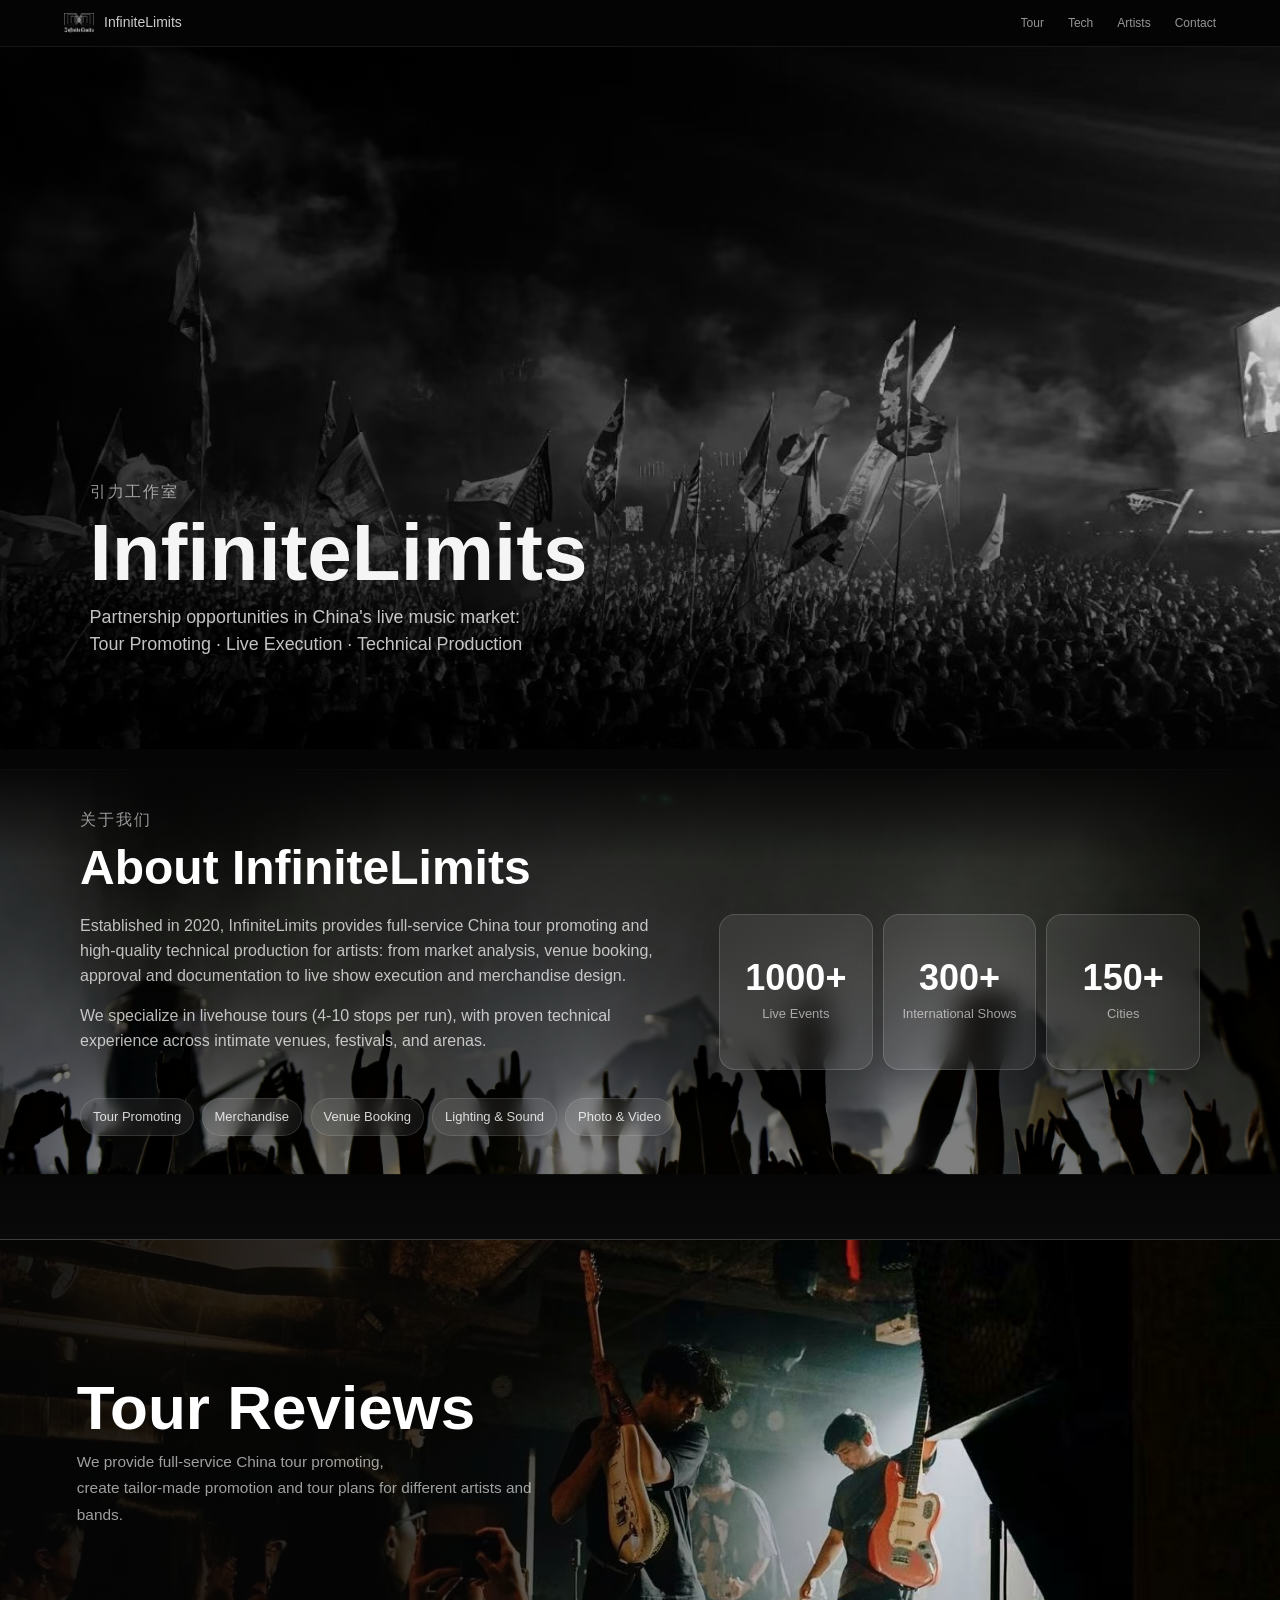
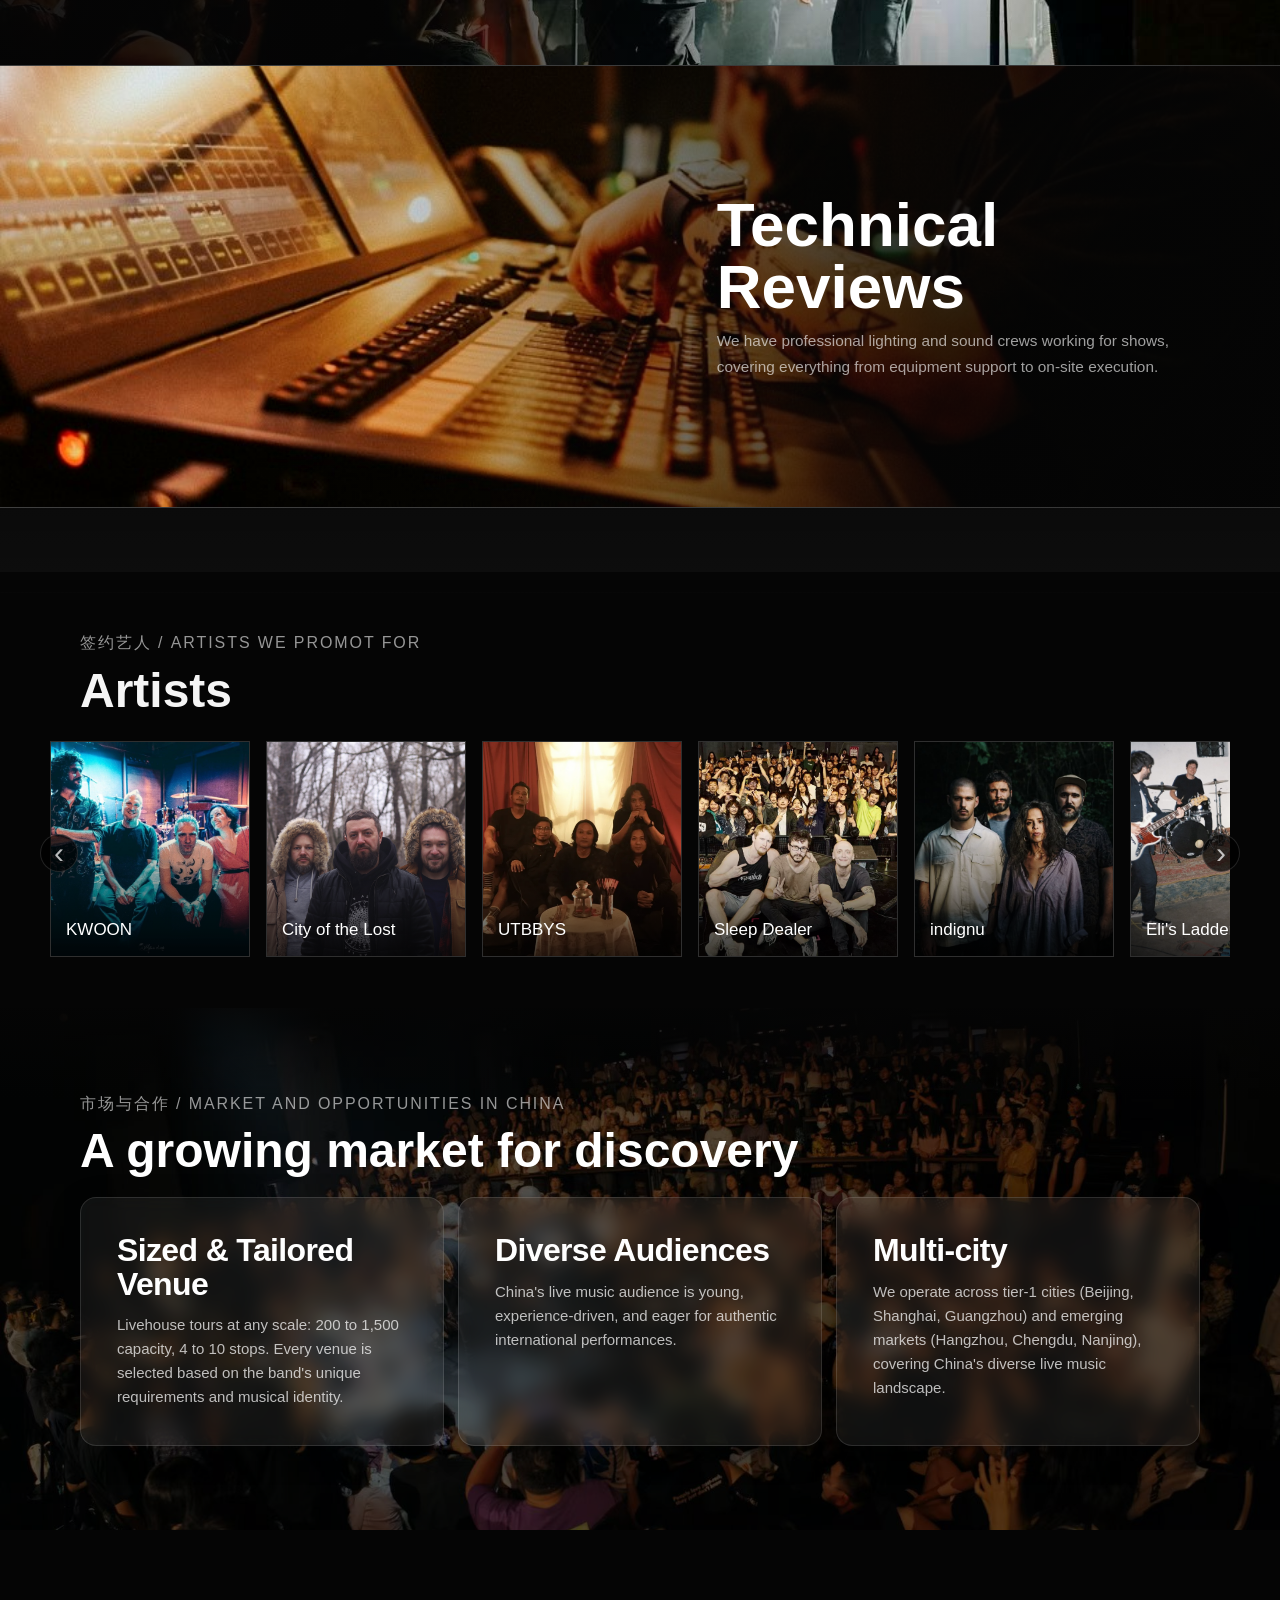
==== commit c70801d8: "这次是真的完工了" ====
--- a/index.html
+++ b/index.html
@@ -17,7 +17,7 @@
 
     <nav class="main-nav" aria-label="Main navigation">
       <!--有show的时候删除注释保留中间内容 a href="#upcoming">Shows</a-->
-      <a href="projects.html">Projects</a>
+      <a href="projects.html">Tour</a>
       <a href="technology.html">Tech</a>
       <a href="#artists">Artists</a>
       <a href="#contact">Contact</a>
@@ -97,19 +97,19 @@
       </a>
     </section>
 
-    <section id="project-tech" class="review-gate section-reveal" aria-label="Project and technology entries">
+    <section id="project-tech" class="review-gate section-reveal" aria-label="Tour and technology entries">
       <a class="image-gate" href="projects.html">
-        <!-- Replace with your stitched wide project preview image. -->
-        <img src="images/project-review-banner.jpg" alt="Project review preview">
+        <!-- Replace with your stitched wide tour preview image. -->
+        <img class="review-image" src="images/project-review-banner.jpg" alt="Tour review preview">
         <span>
-          <strong>Project Reviews</strong>
+          <strong>Tour Reviews</strong>
           <small>We provide full-service China tour promoting,<br>create tailor-made promotion and tour plans for different artists and bands.</small>
         </span>
       </a>
 
       <a class="image-gate" href="technology.html">
         <!-- Replace with your stitched wide technical preview image. -->
-        <img src="images/tech-review-banner.jpg" alt="Technical review preview">
+        <img class="review-image" src="images/tech-review-banner.jpg" alt="Technical review preview">
         <span>
           <strong>Technical Reviews</strong>
           <small>We have professional lighting and sound crews working for shows,<br>
@@ -120,14 +120,14 @@
 
     <section id="artists" class="artists-section section-reveal">
       <div class="section-heading">
-        <p class="eyebrow">合作艺人</p>
+        <p class="eyebrow">签约艺人 / Artists we promot for</p>
         <h2>Artists</h2>
       </div>
 
       <div class="artist-carousel" data-carousel>
         <button class="carousel-btn prev" type="button" aria-label="Previous artists" data-carousel-prev>‹</button>
         <div class="artist-track" data-carousel-track>
-          <!-- The number in each href matches the project id in projects.html. -->
+          <!-- The number in each href matches the tour id in projects.html. -->
           <a class="artist-card" href="projects.html#project-01">
             <img src="images/artist-01.jpg" alt="KWOON">
             <span>KWOON</span>
@@ -164,7 +164,7 @@
       
     <section class="market-section section-reveal">
       <div class="section-heading">
-        <p class="eyebrow">市场与合作 | market and opportunities in China</p>
+        <p class="eyebrow">市场与合作 / market and opportunities in China</p>
         <h2>A growing market for discovery</h2>
       </div>
 
--- a/css/style.css
+++ b/css/style.css
@@ -224,6 +224,27 @@
   margin: 0 auto 20px;
 }
 
+main > section:not(.hero):not(.page-hero) {
+  position: relative;
+}
+
+main > section:not(.hero):not(.page-hero)::after {
+  content: "";
+  position: absolute;
+  top: -1px;
+  left: 0;
+  right: 0;
+  z-index: 0;
+  height: clamp(44px, 8vw, 92px);
+  background: linear-gradient(180deg, rgba(5, 5, 5, 0.88), rgba(5, 5, 5, 0));
+  pointer-events: none;
+}
+
+main > section:not(.hero):not(.page-hero) > * {
+  position: relative;
+  z-index: 1;
+}
+
 /* 所有 section 的通用 padding */
 .upcoming-section,
 .about-section,
@@ -565,46 +586,159 @@
 
 .review-gate {
   display: grid;
-  gap: 1px;
-  padding: clamp(26px, 4vw, 46px) 0;
-  background: var(--bg);
+  gap: 0;
+  padding: clamp(34px, 5vw, 68px) 0;
+  background:
+    linear-gradient(180deg, rgba(255, 255, 255, 0.03), rgba(255, 255, 255, 0) 22%, rgba(255, 255, 255, 0) 78%, rgba(255, 255, 255, 0.03)),
+    var(--bg);
 }
 
 .image-gate {
   position: relative;
+  display: grid;
+  grid-template-columns: repeat(2, minmax(0, 1fr));
+  align-items: stretch;
   width: 100%;
-  min-height: clamp(190px, 30vw, 340px);
-  margin: 0 auto;
+  min-height: clamp(260px, 32vw, 420px);
+  margin: 0;
   overflow: hidden;
   border-top: 1px solid var(--line);
   border-bottom: 1px solid var(--line);
   border-left: 0;
   border-right: 0;
+  border-radius: 0;
   color: var(--text);
   text-decoration: none;
-  background: var(--panel);
+  background:
+    linear-gradient(135deg, rgba(255, 255, 255, 0.08), rgba(255, 255, 255, 0.02)),
+    var(--panel);
+  box-shadow: none;
+}
+
+.image-gate:nth-of-type(even) {
+  grid-template-columns: repeat(2, minmax(0, 1fr));
 }
 
 .image-gate + .image-gate {
-  margin-top: 18px;
+  margin-top: 0;
+  border-top: 0;
+}
+
+.image-gate::after {
+  display: none;
+}
+
+.image-gate::before {
+  content: "";
+  position: absolute;
+  inset: 0;
+  z-index: 2;
+  width: auto;
+  background:
+    linear-gradient(90deg, rgba(5, 5, 5, 0.92) 0%, rgba(5, 5, 5, 0.82) 27%, rgba(5, 5, 5, 0.54) 46%, rgba(5, 5, 5, 0.18) 64%, rgba(5, 5, 5, 0) 82%);
+  box-shadow: none;
+  pointer-events: none;
+}
+
+.image-gate:nth-of-type(even)::before {
+  background:
+    linear-gradient(270deg, rgba(5, 5, 5, 0.92) 0%, rgba(5, 5, 5, 0.82) 27%, rgba(5, 5, 5, 0.54) 46%, rgba(5, 5, 5, 0.18) 64%, rgba(5, 5, 5, 0) 82%);
 }
 
 .image-gate span {
-  position: absolute;
-  left: 50%;
-  top: 50%;
-  z-index: 1;
-  display: grid;
-  gap: 4px;
-  width: min(92%, 760px);
-  text-align: center;
-  transform: translate(-50%, -50%);
+  position: relative;
+  grid-column: 1;
+  grid-row: 1;
+  z-index: 3;
+  display: grid;
+  align-content: center;
+  gap: 10px;
+  width: auto;
+  padding: clamp(30px, 6vw, 86px);
+  text-align: left;
+  transform: none;
+  background: transparent;
+}
+
+.image-gate:nth-of-type(even) span {
+  grid-column: 2;
+  background: transparent;
+}
+
+.image-gate .review-image {
+  grid-column: 1 / -1;
+  grid-row: 1;
+  z-index: 0;
+  width: 100%;
+  height: 100%;
+  object-fit: cover;
+  filter: saturate(1.04) contrast(1.02);
+  transform: none;
+  transition: transform 500ms ease, filter 500ms ease;
+}
+
+.image-gate:hover .review-image {
+  transform: scale(1.035);
+  filter: saturate(1.08) contrast(1.04);
+}
+
+.image-gate:hover {
+  transform: none;
 }
 
 .image-gate strong {
   color: #fff;
-  font-size: clamp(34px, 6vw, 76px);
-  line-height: 0.98;
+  font-size: clamp(32px, 5vw, 62px);
+  line-height: 1;
+}
+
+.image-gate small {
+  font-size: clamp(13px, 1.2vw, 16px);
+  line-height: 1.7;
+}
+
+@media (max-width: 700px) {
+  .review-gate {
+    padding: clamp(28px, 8vw, 46px) 0;
+  }
+
+  .image-gate,
+  .image-gate:nth-of-type(even) {
+    grid-template-columns: 1fr;
+    min-height: 0;
+  }
+
+  .image-gate::before {
+    display: none;
+  }
+
+  .image-gate span,
+  .image-gate:nth-of-type(even) span {
+    grid-column: 1;
+    grid-row: 1;
+    padding: 24px;
+    background: linear-gradient(180deg, rgba(16, 16, 16, 0.98), rgba(16, 16, 16, 0.78));
+  }
+
+  .image-gate img,
+  .image-gate:nth-of-type(even) img {
+    grid-column: 1;
+    grid-row: 2;
+    min-height: 190px;
+    aspect-ratio: 16 / 10;
+  }
+
+  .image-gate .review-image {
+    filter: saturate(1.02) contrast(1.02);
+  }
+
+  .image-gate strong {
+    font-size: clamp(28px, 10vw, 40px);
+  }
+
+  .image-gate small br {
+    display: none;
+  }
 }
 
 .artist-carousel {
@@ -1473,7 +1607,25 @@
   }
 
   .stat-grid {
-    grid-template-columns: 1fr;
+    grid-template-columns: repeat(3, minmax(0, 1fr));
+    gap: 6px;
+  }
+
+  .stat-item {
+    min-height: 88px;
+    padding: 10px 4px;
+  }
+
+  .stat-item strong {
+    font-size: clamp(18px, 5.6vw, 24px);
+  }
+
+  .stat-item span {
+    margin-top: 6px;
+    font-size: 10px;
+    line-height: 1.25;
+    text-align: center;
+    overflow-wrap: anywhere;
   }
 
   .artist-track {
@@ -1530,6 +1682,105 @@
   border-color: rgba(255, 255, 255, 0.2);
 }
 
+.tech-process-band {
+  padding: clamp(10px, 2vw, 22px) 0 clamp(28px, 4vw, 46px);
+}
+
+.tech-process-inner {
+  position: relative;
+  display: grid;
+  grid-template-columns: minmax(220px, 0.62fr) minmax(0, 1fr);
+  gap: clamp(16px, 3vw, 34px);
+  width: min(1120px, calc(100% - 40px));
+  margin: 0 auto;
+}
+
+.tech-process-copy,
+.tech-process-steps {
+  position: relative;
+  z-index: 1;
+}
+
+.tech-process-copy {
+  display: grid;
+  align-content: center;
+  padding: clamp(20px, 3vw, 32px);
+  border: 1px solid rgba(255, 255, 255, 0.12);
+  border-radius: 8px;
+  background:
+    linear-gradient(135deg, rgba(255, 214, 120, 0.1), rgba(255, 255, 255, 0.035)),
+    rgba(255, 255, 255, 0.045);
+  backdrop-filter: blur(10px);
+  -webkit-backdrop-filter: blur(10px);
+}
+
+.tech-process-copy .eyebrow {
+  margin-bottom: 10px;
+  font-size: 12px;
+}
+
+.tech-process-copy h2 {
+  margin: 0;
+  font-size: clamp(26px, 3.5vw, 44px);
+  line-height: 1.02;
+}
+
+.tech-process-steps {
+  display: grid;
+  grid-template-columns: repeat(3, minmax(0, 1fr));
+  gap: 10px;
+}
+
+.tech-process-steps::before {
+  content: "";
+  position: absolute;
+  top: 35px;
+  left: 42px;
+  right: 42px;
+  z-index: 0;
+  height: 1px;
+  background: linear-gradient(90deg, rgba(255, 214, 120, 0), rgba(255, 214, 120, 0.46), rgba(255, 214, 120, 0));
+  pointer-events: none;
+}
+
+.tech-process-steps article {
+  position: relative;
+  z-index: 1;
+  display: grid;
+  align-content: start;
+  gap: 8px;
+  min-height: 190px;
+  padding: 18px;
+  border: 1px solid rgba(255, 255, 255, 0.1);
+  border-radius: 8px;
+  background: rgba(255, 255, 255, 0.055);
+  box-shadow: 0 18px 42px rgba(0, 0, 0, 0.22);
+}
+
+.tech-process-steps span {
+  display: grid;
+  place-items: center;
+  width: 34px;
+  height: 34px;
+  border: 1px solid rgba(255, 214, 120, 0.36);
+  border-radius: 50%;
+  color: #ffd878;
+  background: rgba(255, 214, 120, 0.08);
+  font-size: 12px;
+  font-weight: 700;
+}
+
+.tech-process-steps strong {
+  color: #fff;
+  font-size: 17px;
+}
+
+.tech-process-steps small {
+  color: rgba(255, 255, 255, 0.64);
+  font-size: 12px;
+  line-height: 1.6;
+}
+
 .crew-grid {
   display: flex;
   justify-content: space-between;          /* 左右分散排列 */
@@ -1587,6 +1838,11 @@
 }
 
 .tech-stats-grid .tech-stat-card {
+  display: grid;
+  align-content: center;
+  justify-items: center;
+  gap: 10px;
+  min-height: 160px;
   border: 1px solid rgba(255, 255, 255, 0.12);
   border-radius: 16px;
   padding: 28px 20px;
@@ -1613,9 +1869,12 @@
 }
 
 .tech-stats-grid .tech-stat-card span {
+  display: block;
   color: rgba(255, 255, 255, 0.5);
   font-size: 14px;
+  line-height: 1.45;
   letter-spacing: 0.04em;
+  text-align: center;
 }
 
 .tech-stats-detail {
@@ -1745,9 +2004,43 @@
 }
 
 @media (max-width: 860px) {
+  .tech-process-inner {
+    grid-template-columns: 1fr;
+  }
+
+  .tech-process-steps::before {
+    top: 28px;
+    bottom: 28px;
+    left: 31px;
+    right: auto;
+    width: 1px;
+    height: auto;
+    background: linear-gradient(180deg, rgba(255, 255, 255, 0), rgba(255, 214, 120, 0.42), rgba(255, 255, 255, 0));
+  }
+
+  .tech-process-steps {
+    grid-template-columns: 1fr;
+  }
+
+  .tech-process-steps article {
+    min-height: 0;
+    padding: 16px 16px 16px 54px;
+  }
+
+  .tech-process-steps span {
+    position: absolute;
+    top: 16px;
+    left: 14px;
+  }
+
   .crew-grid {
-    grid-template-columns: 1fr;
+    flex-direction: column;
     gap: 16px;
+  }
+
+  .crew-card {
+    flex: 1 1 auto;
+    width: 100%;
   }
 
   .tech-stats-grid {
@@ -1756,6 +2049,7 @@
   }
 
   .tech-stats-grid .tech-stat-card {
+    min-height: 130px;
     padding: 20px 12px;
   }
 
@@ -1791,6 +2085,7 @@
   }
 
   .tech-stats-grid .tech-stat-card {
+    min-height: 108px;
     padding: 16px 10px;
   }
 
@@ -1932,4 +2227,4 @@
   .tech-hero-text {
     max-width: 100%;
   }
-}+}
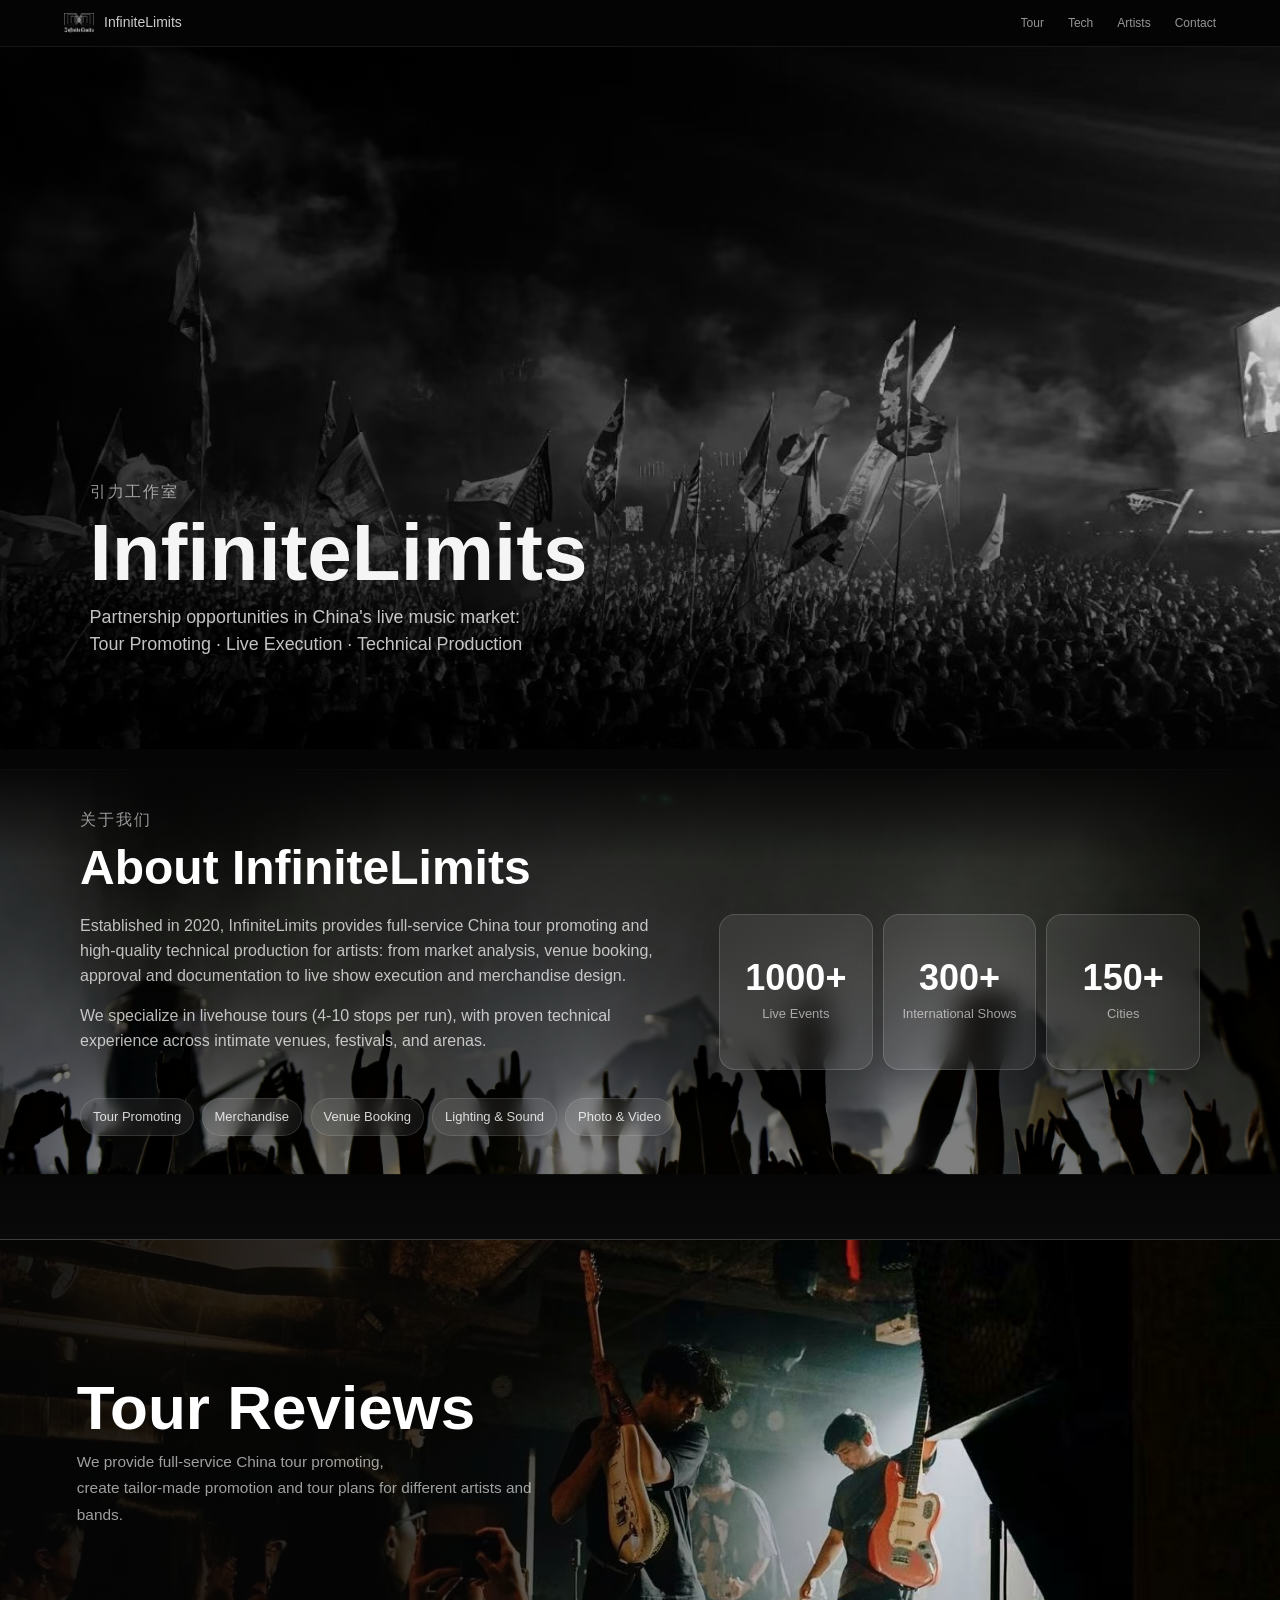
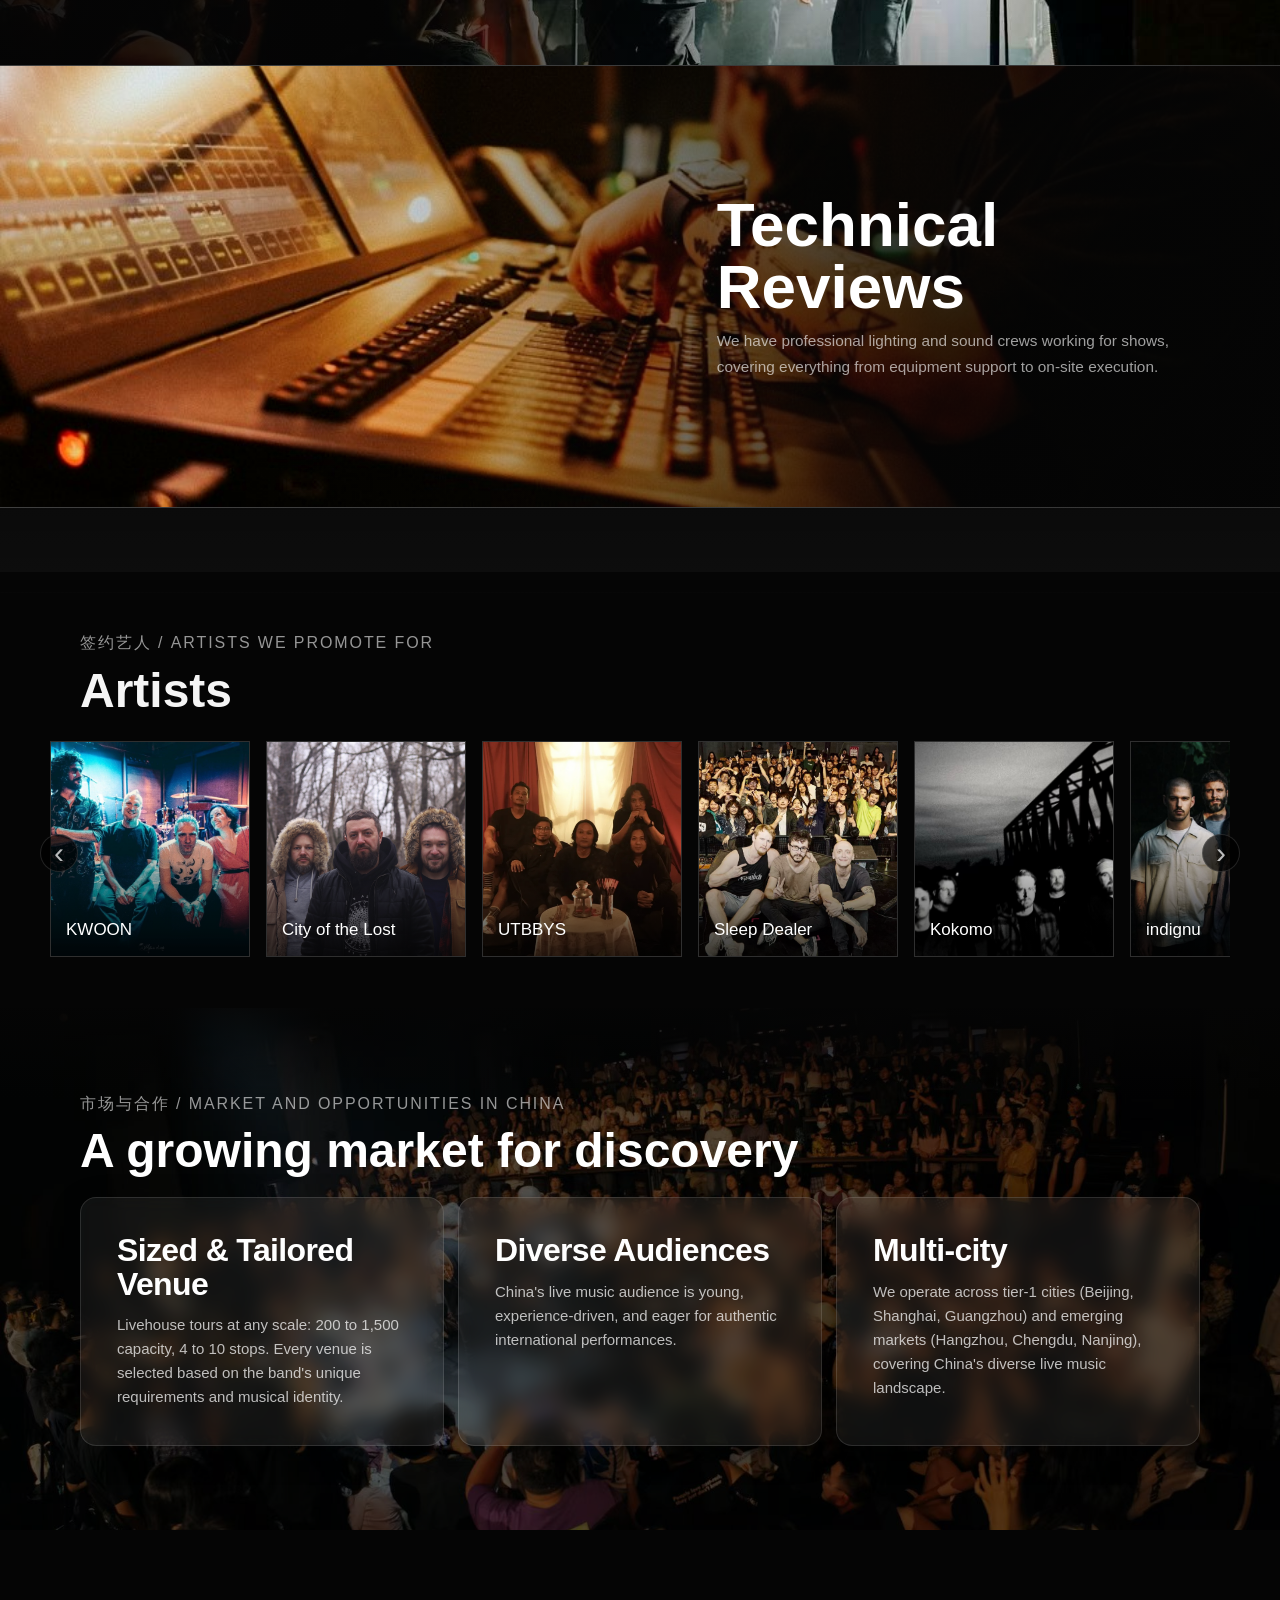
==== commit b9cd8647: "加上了kokomo的照片和eli的海报" ====
--- a/index.html
+++ b/index.html
@@ -120,7 +120,7 @@
 
     <section id="artists" class="artists-section section-reveal">
       <div class="section-heading">
-        <p class="eyebrow">签约艺人 / Artists we promot for</p>
+        <p class="eyebrow">签约艺人 / Artists we promote for</p>
         <h2>Artists</h2>
       </div>
 
@@ -144,6 +144,10 @@
             <img src="images/artist-04.jpg" alt="Sleep Dealer">
             <span>Sleep Dealer</span>
           </a>
+          <a class="artist-card" aria-label="Kokomo">
+            <img src="images/artist-08.jpg" alt="Kokomo">
+            <span>Kokomo</span>
+          </a>            
           <a class="artist-card"  aria-label="indignu">
             <img src="images/artist-05.jpg" alt="indignu">
             <span>indignu</span>
